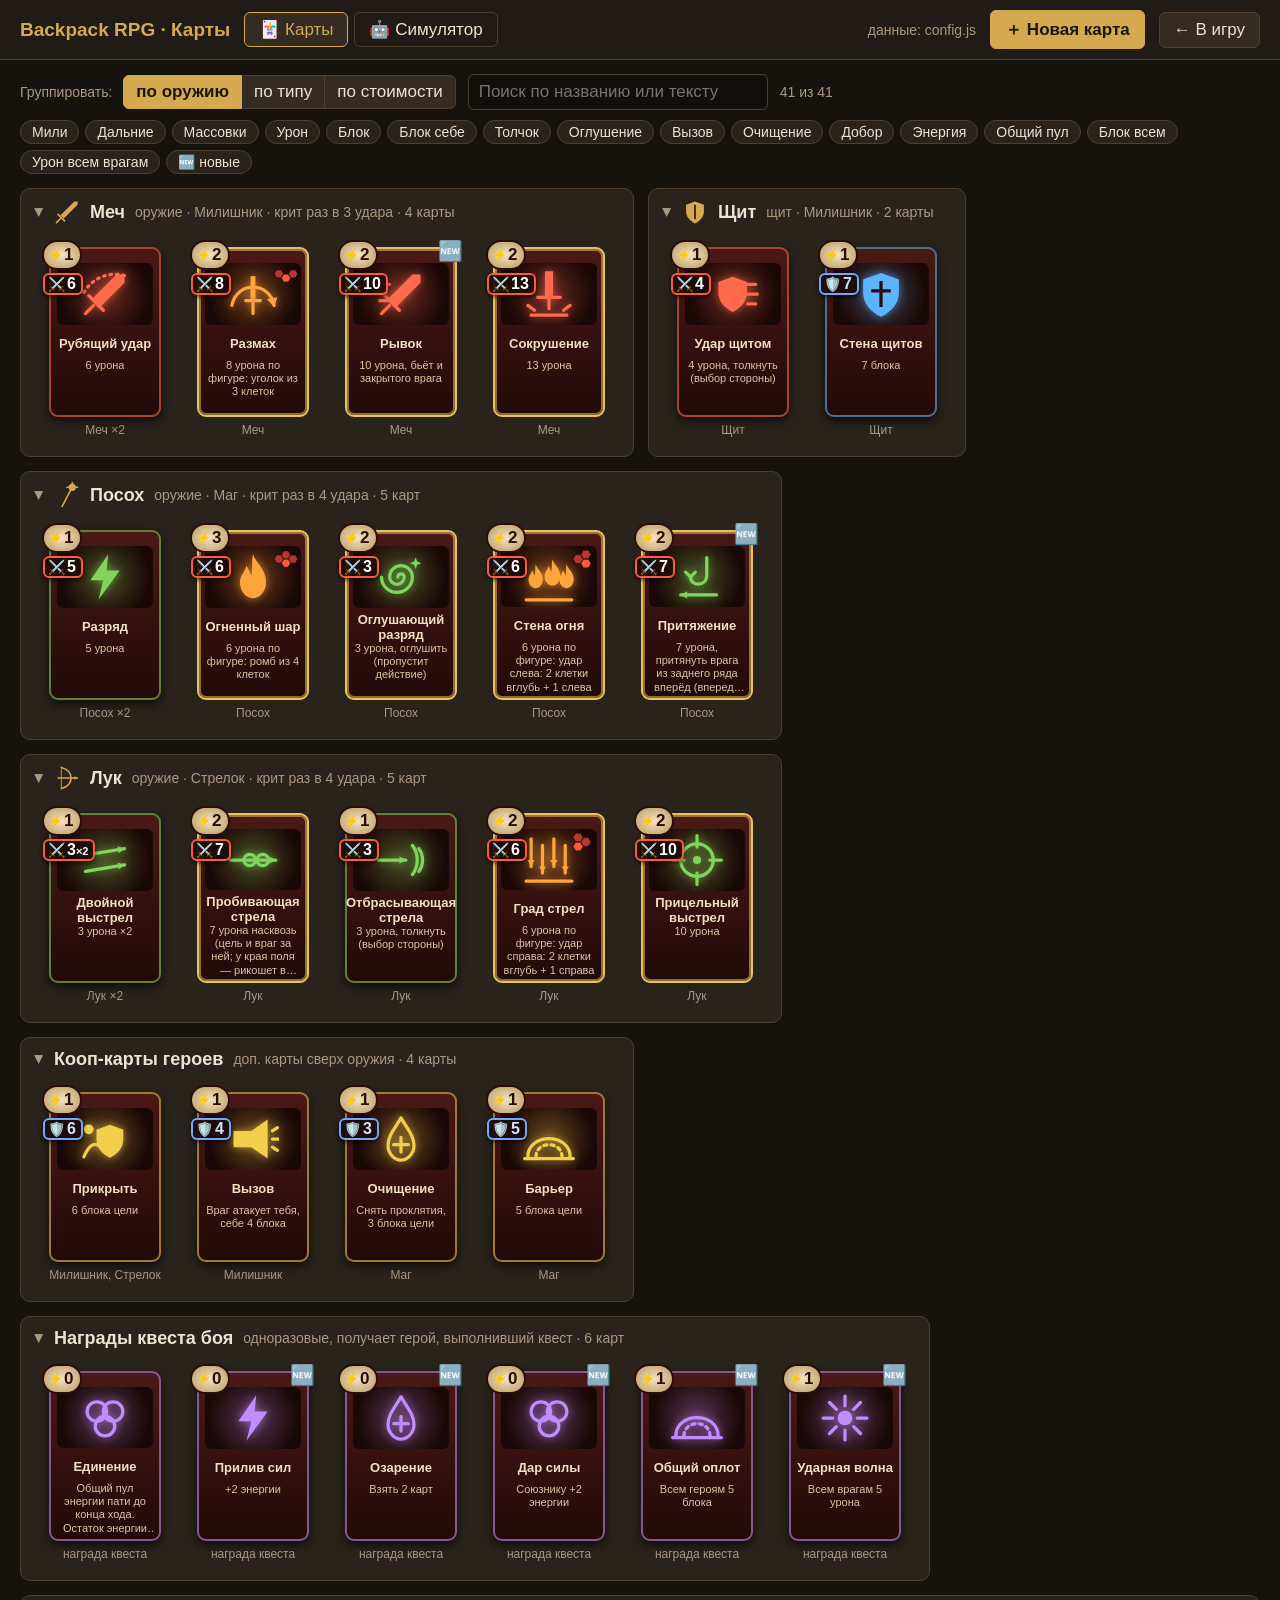
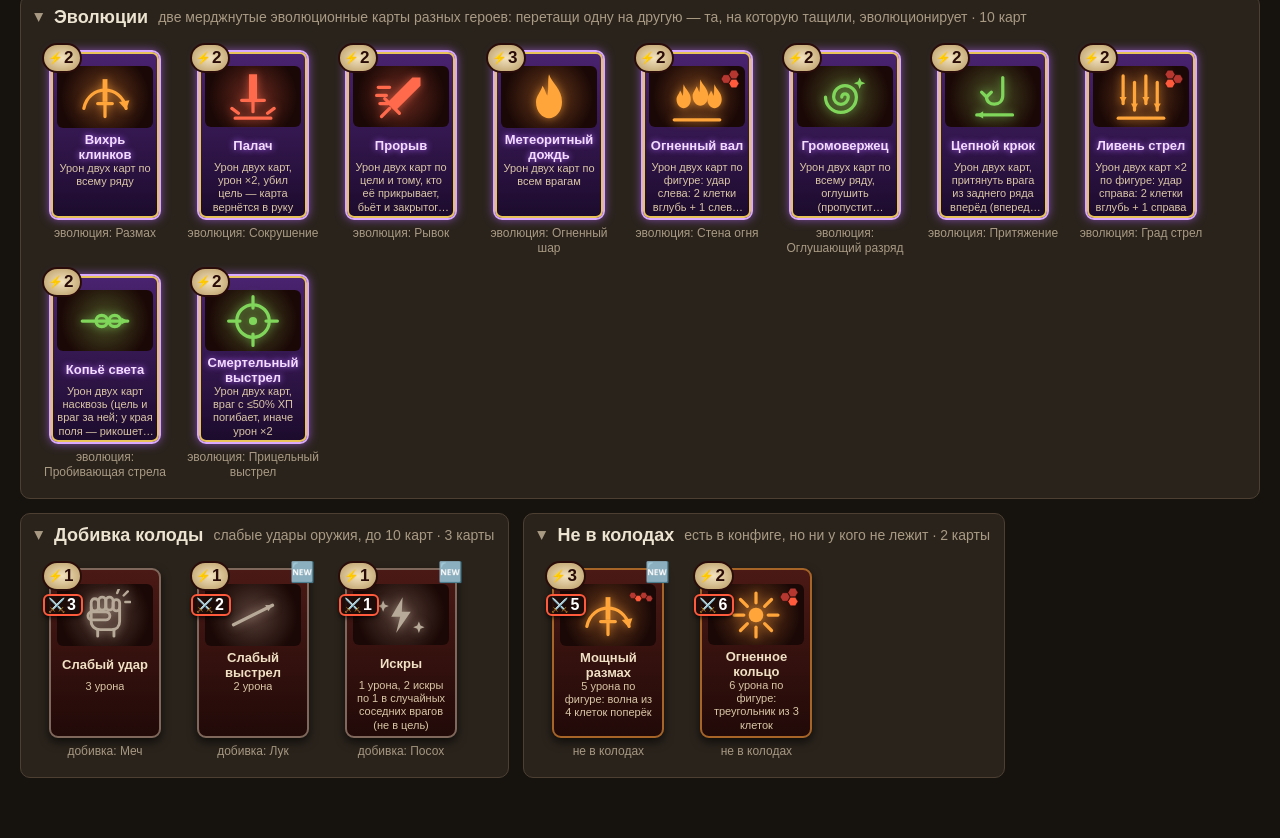
==== cards.html @ 1acec1af "merge-3: эволюция карт, подкрепления врагов, массовок 4 (Рывок и Притяжение), новые фигуры «удар спр" ====
<!doctype html>
<html lang="ru">
<head>
  <meta charset="utf-8">
  <meta name="viewport" content="width=device-width, initial-scale=1">
  <title>Backpack RPG — карты</title>
  <link rel="stylesheet" href="css/style.css">
  <link rel="stylesheet" href="css/catalog.css">
</head>
<body class="catalog">
  <div id="app"></div>

  <!-- Те же данные и правила, что в игре: каталог всегда показывает текущий config.js -->
  <!-- Версия (ветка) игры: отдельные настройки для каждой ссылки -->
  <script src="js/version.js"></script>
  <script src="config.js"></script>
  <script src="js/hex.js"></script>
  <script src="js/icons.js"></script>
  <script src="js/cards.js"></script>
  <script src="js/gifts.js"></script>
  <script src="js/evolve.js"></script>
  <script src="js/reinforce.js"></script>
  <script src="js/weak.js"></script>
  <script src="js/deck.js"></script>
  <script src="js/engine.js"></script>
  <script src="js/quests.js"></script>
  <!-- Боты (общий код с tools/balance-sim.js) -->
  <script src="js/sim.js"></script>
  <!-- Страница каталога -->
  <script src="js/catalog.js"></script>
  <script src="js/catalog-sim.js"></script>
  <script>BP.Catalog.init();</script>
</body>
</html>
---- css/style.css ----
:root {
  --bg: #16130f;
  --bg2: #201b16;
  --panel: #2a231c;
  --panel2: #342b22;
  --line: #4d4033;
  --text: #ece3d0;
  --muted: #a99a83;
  --gold: #d4a94f;
  --red: #b5372f;
  --red-dark: #5a1d19;
  --blue: #5d8fc9;
  --green: #6fae5a;
  --purple: #9a72c9;
  --card: #efe5cc;
  --card-text: #2a2118;
  --hw: 150px; /* ширина хекса — задаётся из JS */
}

* { box-sizing: border-box; }
html, body, #app { margin: 0; height: 100%; background: var(--bg); color: var(--text);
  font-family: "Segoe UI", "PT Sans", Roboto, Arial, sans-serif; font-size: 17px; }
body { overflow: hidden; user-select: none; }
button { font: inherit; cursor: pointer; border: 1px solid var(--line); background: var(--panel2); color: var(--text);
  padding: 8px 16px; border-radius: 6px; }
button:hover:not(:disabled) { border-color: var(--gold); }
button:disabled { opacity: .45; cursor: default; }
button.primary { background: var(--gold); color: #1c150c; border-color: var(--gold); font-weight: 700; }
button.danger { background: var(--red-dark); border-color: var(--red); }
input, select, textarea { font: inherit; background: #110e0b; color: var(--text); border: 1px solid var(--line); border-radius: 6px; padding: 7px 10px; }
textarea { font-family: Consolas, "Roboto Mono", monospace; font-size: 13px; }
.muted { color: var(--muted); }
.small { font-size: 14px; }
.row { display: flex; gap: 10px; align-items: center; }
.grow { flex: 1; }
h1, h2, h3 { margin: 0 0 10px; font-weight: 700; letter-spacing: .3px; }

/* ---------- Меню и лобби ---------- */
.screen-center { height: 100%; display: flex; align-items: center; justify-content: center; }
.box { background: var(--panel); border: 1px solid var(--line); border-radius: 12px; padding: 28px 34px; min-width: 560px; }
.box h1 { font-size: 30px; color: var(--gold); }
.menu-block { margin-top: 18px; display: flex; flex-direction: column; gap: 12px; }
.code-big { font-size: 44px; letter-spacing: 8px; color: var(--gold); font-weight: 800; }
.lobby-heroes { display: grid; grid-template-columns: repeat(3, 1fr); gap: 14px; margin: 16px 0; }
.lobby-hero { background: var(--panel2); border: 1px solid var(--line); border-radius: 10px; padding: 14px; }
.lobby-hero .owner { margin: 8px 0; min-height: 24px; }
.warn { background: #4a3413; border: 1px solid var(--gold); padding: 8px 12px; border-radius: 8px; font-size: 14px; }

/* ---------- Игровой экран ---------- */
.game { display: grid; grid-template-rows: auto 1fr auto; grid-template-columns: 1fr; height: 100%;
  background: radial-gradient(ellipse at 50% 30%, #3a1714 0%, #1c0e0b 55%, #110907 100%); }
.game > .board { grid-row: 2; grid-column: 1; }
.game.with-log { grid-template-columns: 1fr 330px; }
.topbar { grid-row: 1; grid-column: 1 / -1; display: flex; gap: 12px; align-items: center; padding: 8px 14px; background: #1a0e0bdd; border-bottom: 1px solid #4a2620; min-height: 54px; }
.topbar .title { font-weight: 700; color: var(--gold); }
.chip { padding: 4px 10px; border-radius: 14px; background: var(--panel2); border: 1px solid var(--line); font-size: 15px; white-space: nowrap; }
.chip[data-tip] { cursor: help; }
.chip.quest { border-color: var(--purple); max-width: 360px; overflow: hidden; text-overflow: ellipsis; }
.chip.quest.done { color: var(--green); border-color: var(--green); }
.chip.pool { border-color: var(--blue); color: #bcd6f5; }
.chip.enemy-line { border-color: var(--red); color: #ffc1b6; max-width: 520px; overflow: hidden; text-overflow: ellipsis; }
.ready-list .chip.ok { border-color: var(--green); color: var(--green); }

/* цвета коридоров (тест «Цели врагов: A») */
:root { --lane0: #b8613f; --lane1: #8c9a46; --lane2: #5b85bd; }

.board { position: relative; overflow: hidden; display: flex; flex-direction: column; align-items: center; justify-content: center; padding: 46px 0 20px; }
/* Панель подсказок по ситуации — нижний левый угол поля */
.board-hint { position: absolute; left: 14px; bottom: 14px; max-width: min(330px, calc(50vw - 375px)); min-width: 180px; box-sizing: border-box; background: #000a; border: 1px solid #a0663a88;
  color: #e9d8b4; padding: 8px 12px; border-radius: 8px; font-size: 14px; line-height: 1.35; z-index: 20; display: none; pointer-events: none; }
.board-hint b { display: block; font-size: 11px; text-transform: uppercase; letter-spacing: 1px; color: var(--gold); margin-bottom: 3px; }
.board-hint div::before { content: "• "; color: var(--gold); }
@media (max-height: 860px) { .board-hint { font-size: 12px; padding: 6px 10px; min-width: 170px; } }
.board-side { position: absolute; right: 18px; bottom: 16px; display: flex; flex-direction: column; gap: 8px; width: 170px; z-index: 5; }
.field { position: relative; flex-shrink: 0; }
.hex { position: absolute; width: var(--hw); height: calc(var(--hw) * 0.866);
  clip-path: polygon(25% 0, 75% 0, 100% 50%, 75% 100%, 25% 100%, 0 50%); background: #4a2a22; display: flex;
  align-items: center; justify-content: center; text-align: center; }
.hex.lane0 { background: color-mix(in srgb, var(--lane0) 60%, #1a0d0a); }
.hex.lane1 { background: color-mix(in srgb, var(--lane1) 60%, #1a0d0a); }
.hex.lane2 { background: color-mix(in srgb, var(--lane2) 60%, #1a0d0a); }
.hex .inner { position: absolute; inset: 4px; clip-path: inherit; background: #2a1814; display: flex; flex-direction: column; align-items: center; justify-content: center; padding: 4% 17%; text-align: center; }
.hex.row0 .inner { background: #321c16; }
.hex.enemy .inner { background: linear-gradient(#5a1f1a, #3a1310); }
.hex.enemy.acting .inner { background: linear-gradient(#a0352a, #6a1d16); }
.hex.valid { background: var(--gold); }
.hex.hover { background: #fff2c2; }
.hex.aoe { background: #ff3b24 !important; }
.hex.aoe .inner { box-shadow: inset 0 0 0 999px #ff2a1433; }
.hex.aoe.zone { background: #f2a51a !important; }
.hex .etype { font-size: 11px; color: #d9b8a0; text-transform: uppercase; letter-spacing: 1px; }
.hex .ename { font-weight: 700; font-size: 15px; line-height: 1.1; }
.hex .ehp { font-size: 14px; margin-top: 2px; }
.hex .eblock { color: #9cc4f0; }
.hex .intent { margin-top: 4px; font-size: 13px; background: rgba(0,0,0,.55); padding: 2px 6px; border-radius: 6px; line-height: 1.25; }
.hex .intent.atk { color: #ffb4a6; }
.hex .intent.curse { color: #d6b0f5; }
.hex .intent.def { color: #a9cdf5; }
.hex .intent.stun { color: #e8d36a; }
.hex .intent.covered { color: #9a8a7a; }
.hex .badges { font-size: 11px; color: #e8d36a; min-height: 13px; margin-top: 2px; }
.hex .preview { position: absolute; top: 12%; font-size: 30px; font-weight: 800; color: #ffd36b; text-shadow: 0 0 6px #000, 0 0 2px #000; pointer-events: none; }
.hex .preview.crit { color: #ff6b4a; }
.hex .rowlabel { position: absolute; bottom: 12%; font-size: 12px; color: #7a5a4a; }
.bar { width: 80%; height: 8px; background: #111; border-radius: 4px; overflow: hidden; margin: 3px auto; position: relative; }
.bar > i { display: block; height: 100%; background: var(--red); }
.bar.hp > i { background: linear-gradient(#c43a2c, #8a1f17); }
.bar.hp { height: 14px; width: 100%; margin: 3px 0; border-radius: 3px; }
.bar.hp > span { position: absolute; inset: 0; font-size: 11px; line-height: 14px; text-align: center; font-weight: 700; text-shadow: 0 0 3px #000; }

.dirpick { position: absolute; z-index: 30; pointer-events: none; }
.dirpick button { position: absolute; width: 54px; height: 54px; margin: -27px 0 0 -27px; border-radius: 50%; font-size: 26px; padding: 0;
  background: var(--gold); color: #1c150c; pointer-events: auto; border: 2px solid #1c150c; }
.dirpick .hint { position: absolute; transform: translate(-50%, 0); white-space: nowrap; background: #000d; border: 1px solid var(--gold); padding: 6px 12px; border-radius: 8px; pointer-events: auto; font-size: 17px; }
.dirpick .hint button { position: static; width: auto; height: auto; margin: 0 0 0 10px; border-radius: 6px; font-size: 15px; padding: 3px 10px; background: var(--panel2); color: var(--text); border: 1px solid var(--line); }

/* фишки героев под полем */
.heroes { display: flex; gap: 14px; margin-top: 16px; flex-shrink: 0; justify-content: space-between; padding: 0 7px; }
.hero.token { display: flex; gap: 8px; align-items: center; background: #24120fdd; border: 2px solid #5a3026; border-top-width: 5px; border-radius: 10px; padding: 6px 10px; position: relative; }
.hero.token.lane0, .hsec.lane0 { border-top-color: var(--lane0); }
.hero.token.lane1, .hsec.lane1 { border-top-color: var(--lane1); }
.hero.token.lane2, .hsec.lane2 { border-top-color: var(--lane2); }
.hero.token.active { box-shadow: 0 0 0 2px #d4a94f88; }
.hero.dead, .hsec.dead { opacity: .45; }
.hero.token.targeted { box-shadow: 0 0 18px #ff3b24; border-color: #ff3b24; }
.hero.valid, .hsec.valid { border-color: var(--gold) !important; background: #3b2a17; }
.hero.hover, .hsec.hover { background: #57401f; }
.portrait { width: 52px; height: 52px; flex-shrink: 0; border-radius: 8px; background: linear-gradient(#4a2a22, #241210); border: 2px solid #8a5a3a; color: #e8d6b5; padding: 4px; }
.portrait.sm { width: 40px; height: 40px; padding: 3px; }
.portrait svg { width: 100%; height: 100%; display: block; }
.tinfo { flex: 1; min-width: 0; }
.hero .hname { font-weight: 800; font-size: 16px; display: flex; justify-content: space-between; }
.hero .stats { display: flex; gap: 8px; flex-wrap: wrap; font-size: 14px; }
.hero .incoming { color: #ff8a73; font-weight: 700; }
.hero .debuff { color: #c8a2f0; font-size: 12px; }
.readytag { font-size: 13px; }

/* руки всех героев внизу */
.handbar { grid-row: 3; grid-column: 1; display: grid; grid-template-columns: repeat(3, 1fr); gap: 10px; padding: 8px 10px 10px; height: 248px;
  background: linear-gradient(#1a0c0a00, #0d0605 30%); }
.hsec { border: 2px solid #3f221c; border-top-width: 5px; border-radius: 10px; background: #1d0e0bcc; padding: 6px 8px; display: flex; flex-direction: column; min-width: 0; }
.hsec.mine { border-color: #6a3a2a; }
.hsec.active { border-color: #a07a3a; }
.hsec-head { display: flex; gap: 8px; align-items: center; }
.hsec-head .bar.hp { width: 120px; flex-shrink: 0; }
.hs-name { display: flex; flex-direction: column; line-height: 1.1; min-width: 0; flex: 1; }
.hs-name b { font-size: 16px; }
.pips { display: flex; gap: 3px; }
.pips i { width: 14px; height: 14px; border-radius: 50%; border: 2px solid #c9a35a; background: #2a1a10; }
.pips i.on { background: radial-gradient(#ffe9a0, #d49a2a); box-shadow: 0 0 6px #d4a94f; }
.hsec .pool { color: #bcd6f5; font-weight: 700; font-size: 14px; }
.pile { font-size: 12px; color: var(--muted); white-space: nowrap; }
.hand { display: flex; align-items: flex-end; flex: 1; padding-top: 6px; padding-left: 6px; }

.card { width: 112px; height: 170px; flex-shrink: 0; background: linear-gradient(#4a1915, #210a08); color: #f0e0c4; border-radius: 9px; padding: 6px 6px 5px; position: relative;
  border: 2px solid #7a3a2c; box-shadow: 0 4px 10px #000a; cursor: grab; display: flex; flex-direction: column; align-items: center; transition: transform .08s; }
.card { transform-origin: 50% 100%; transition: transform .12s, translate .12s; border-color: color-mix(in srgb, var(--kc, #7a3a2c) 55%, #3a1510); }
/* Рука как в Hearthstone: наведённая карта выезжает вверх и увеличивается поверх соседних */
.card:hover { transform: translateY(-44px) scale(1.2); z-index: 20; }
.card.selected { border-color: var(--gold); transform: translateY(-30px) scale(1.08); box-shadow: 0 0 16px var(--gold); z-index: 19; }
.card.selected:hover { transform: translateY(-44px) scale(1.2); }
/* при наложении соседи чуть раздвигаются */
.hand.overlap .card:hover ~ .card { translate: 22px 0; }
.hand.overlap .card:has(~ .card:hover) { translate: -22px 0; }
.card.unaffordable { filter: grayscale(.9) brightness(.7); cursor: not-allowed; }
.card.readonly { cursor: default; }
.card.valid { border-color: var(--gold); box-shadow: 0 0 12px var(--gold); }
.card.hover { border-color: #fff2c2; }
.card .cost { position: absolute; top: -9px; left: -9px; min-width: 30px; height: 30px; padding: 0 7px 0 4px; border-radius: 15px; background: radial-gradient(#f3e3c0, #b99a62); color: #2a0d0a;
  font-weight: 800; font-size: 17px; display: flex; align-items: center; justify-content: center; gap: 1px; border: 2px solid #2a0d0a; z-index: 3; box-sizing: border-box; }
.card .cost i { font-style: normal; font-size: 12px; filter: saturate(1.4); }
/* Под стоимостью — урон и блок карты (19.10) */
.card .cstats { position: absolute; top: 24px; left: -8px; display: flex; flex-direction: column; gap: 3px; z-index: 3; }
.card .cstats .st { display: flex; align-items: center; gap: 2px; padding: 0 5px 0 3px; height: 22px; border-radius: 6px; font-size: 14px;
  background: #1d0b09ee; border: 2px solid; box-shadow: 0 2px 4px #000a; }
.card .cstats .st b { font-size: 16px; font-weight: 900; color: #fff; }
.card .cstats .st b small { font-size: 11px; }
.card .cstats .st.atk { border-color: #ff5a3c; }
.card .cstats .st.blk { border-color: #6fa8ff; }
.card .cstats .st.blk b { color: #cfe2ff; }
.card .cart { width: 100%; height: 62px; display: flex; align-items: center; justify-content: center; color: var(--kc, #e8d6b5); position: relative;
  background: radial-gradient(circle, color-mix(in srgb, var(--kc, #6a2a22) 32%, #2a0d0a) 0%, #1a0806 78%); border-radius: 6px; margin-top: 8px; }
.card .cart .icon { filter: drop-shadow(0 0 4px color-mix(in srgb, var(--kc, #000) 60%, transparent)); }
.card .cart .icon { height: 52px; width: 52px; }
.card .cart .shape-mini { position: absolute; right: 3px; top: 3px; height: 20px; width: 24px; }
.card .cname { font-weight: 800; font-size: 13px; text-align: center; line-height: 1.1; margin-top: 5px; min-height: 29px; display: flex; align-items: center; }
.card .ctext { font-size: 11px; line-height: 1.2; text-align: center; color: #d9c6a6; overflow: hidden; display: -webkit-box; -webkit-line-clamp: 3; -webkit-box-orient: vertical; }
.card .crit { position: absolute; left: 2px; bottom: 2px; font-size: 11px; background: #2a0d0aee; border: 1px solid #a05a3a; border-radius: 7px; padding: 0 4px; z-index: 2; color: #f0c08a; white-space: nowrap; }
.card .crit.on { background: #ff5a2a; color: #fff; border-color: #fff2c2; font-weight: 800; box-shadow: 0 0 8px #ff5a2a; }
/* мердж «дар»: фон карты в цвет дара; поднятая/выбранная карта светится им */
.card.gifted { background: linear-gradient(color-mix(in srgb, var(--gc) 38%, #4a1915), color-mix(in srgb, var(--gc) 14%, #210a08)); }
.card.gifted.ghost, .card.gifted.selected { box-shadow: 0 0 22px 6px var(--gc); border-color: var(--gc); }
.card .cgift { position: absolute; bottom: 4px; left: 6px; font-size: 10px; color: #e8cf8a; opacity: .85; white-space: nowrap; }
.card .cbig { position: absolute; right: 2px; bottom: 0; font-size: 26px; font-weight: 900; line-height: 1; z-index: 2;
  color: #fff; -webkit-text-stroke: 1px #1d0b09; text-shadow: 0 2px 4px #000c; }
.card .cbig small { font-size: 15px; }
.card .cbig.blk { color: #9cc4ff; }
.card .cbadges { display: flex; flex-wrap: wrap; justify-content: center; gap: 2px; margin: 1px -3px 2px; }
.card .cbadge { display: inline-flex; align-items: center; gap: 1px; padding: 0 3px; border-radius: 7px; font-size: 10px; line-height: 16px;
  background: color-mix(in srgb, var(--bc) 70%, #1d0b09); border: 1px solid color-mix(in srgb, var(--bc) 60%, #fff); color: #fff; white-space: nowrap; }
.card .cbadge b { font-size: 12px; font-weight: 900; }
.card .cbadges + .ctext { -webkit-line-clamp: 1; font-size: 10px; }
.card:has(.cbadges) .cname { min-height: 0; justify-content: center; }
.card .cmerged { position: absolute; bottom: 4px; right: 6px; color: #d6b0f5; font-weight: 800; }
.card .play-btn { position: absolute; bottom: 6px; left: 6px; right: 6px; padding: 4px; font-size: 13px; }
.card.test { border-color: #9a72c9; }
/* Режим общей колоды: чья карта */
.card .cowner { position: absolute; top: -2px; left: 24px; right: 6px; height: 15px; border-radius: 0 0 6px 6px; font-size: 10px; font-weight: 800;
  text-align: center; line-height: 15px; color: #1a0c08; overflow: hidden; white-space: nowrap; text-overflow: ellipsis; z-index: 1; }
.card .cowner.shared { background: #3fc4b2; }
.card .cowner.hc0, .portrait.hc0 { --hcol: var(--lane0); } .card .cowner.hc1, .portrait.hc1 { --hcol: var(--lane1); } .card .cowner.hc2, .portrait.hc2 { --hcol: var(--lane2); }
.card .cowner[class*="hc"] { background: var(--hcol); }
.card.is-shared { border-color: #3fc4b2; }
.hsec:nth-child(1) .card.is-own { border-color: var(--lane0); }
.hsec:nth-child(2) .card.is-own { border-color: var(--lane1); }
.hsec:nth-child(3) .card.is-own { border-color: var(--lane2); }
/* Стоимость мерджа — фиолетовый ромб на месте обычной стоимости карты союзника, пульсирует */
.card .mcost { position: absolute; top: -10px; left: -10px; width: 30px; height: 30px; transform: rotate(45deg); background: linear-gradient(135deg, #d9a6ff, #8a3fd6);
  border: 2px solid #2a0d3a; z-index: 3; display: flex; align-items: center; justify-content: center; box-shadow: 0 0 10px #b46cff; animation: mcostGlow 1.1s ease-in-out infinite alternate; }
@keyframes mcostGlow { from { box-shadow: 0 0 4px 1px #b46cff; filter: brightness(1); } to { box-shadow: 0 0 18px 6px #c98bff; filter: brightness(1.25); } }
.card .mcost span { transform: rotate(-45deg); font-weight: 900; font-size: 16px; color: #fff; text-shadow: 0 1px 2px #000; }
.card .mcost.no { filter: grayscale(.8) brightness(.7); box-shadow: none; animation: none; }
/* Значки оружия и щита у героя */
.wicons { display: inline-flex; gap: 3px; vertical-align: middle; }
.wicon { width: 20px; height: 20px; display: inline-block; color: #e8c98a; border-radius: 4px; background: #2a1510; padding: 2px; }
.wicon.shield { color: #9cc8ff; }
.wicon svg { width: 100%; height: 100%; display: block; }
.portrait[class*="hc"] { color: var(--hcol); border-color: var(--hcol); }
.chip.shared { border-color: #3fc4b2; color: #9ff0e2; }
.readybtn { font-size: 22px; padding: 16px 10px; }

.ghost { position: fixed; z-index: 100; pointer-events: none; transform: translate(24px, -105%) rotate(4deg); transform-origin: left bottom; opacity: .9; }
svg.arrow { position: fixed; inset: 0; width: 100%; height: 100%; pointer-events: none; z-index: 90; }

/* эффекты: стрелки намерений, цифры урона, тряска, тултипы */
svg.intent-arrows { position: fixed; inset: 0; width: 100%; height: 100%; pointer-events: none; z-index: 60; }
.fx-layer { position: fixed; inset: 0; pointer-events: none; z-index: 150; }
.dmg-num { position: absolute; transform: translate(-50%, -50%); display: flex; flex-direction: column; align-items: center; font-weight: 900;
  animation: dmgfloat 1.4s ease-out forwards; text-shadow: 0 0 4px #000, 0 2px 0 #000, 0 0 12px #000; }
.dmg-num .n { font-size: 54px; color: #ff4a3a; line-height: 1; }
.dmg-num .nrow { display: flex; align-items: center; gap: 4px; }
.dmg-num .src { font-size: 30px; line-height: 1; filter: drop-shadow(0 2px 3px #000); }
.dmg-num.hero .n { color: #ff2a2a; }
.dmg-num.crit .n { font-size: 72px; color: #ffb02a; }
.dmg-num .critword { font-size: 22px; color: #fff2c2; letter-spacing: 2px; }
.dmg-num .b { font-size: 22px; color: #9cc4f0; }
.dmg-num.blocked-only .n { color: #9cc4f0; font-size: 38px; }
@keyframes dmgfloat { 0% { transform: translate(-50%, -30%) scale(.4); opacity: 0; } 12% { transform: translate(-50%, -60%) scale(1.25); opacity: 1; }
  25% { transform: translate(-50%, -60%) scale(1); } 100% { transform: translate(-50%, -160%) scale(1); opacity: 0; } }
.shake { animation: shake .45s linear; }
@keyframes shake { 0%,100% { translate: 0 0; filter: none; } 10% { translate: -9px 2px; filter: brightness(2) saturate(2); } 25% { translate: 8px -2px; }
  40% { translate: -6px 1px; filter: brightness(1.4); } 55% { translate: 5px 0; } 70% { translate: -3px 0; } 85% { translate: 2px 0; } }
.tip { position: fixed; z-index: 400; display: none; max-width: 340px; background: #120807b8; border: 1px solid #a0663a; backdrop-filter: blur(1px); border-radius: 8px; padding: 10px 12px;
  font-size: 14px; line-height: 1.35; pointer-events: none; box-shadow: 0 6px 20px #000c; }
.tip .tip-title { font-weight: 800; font-size: 16px; color: var(--gold); margin-bottom: 4px; }
.tip .tip-cost { color: #f0e0c4; font-size: 14px; }
.tip .tip-tags { font-size: 12px; color: var(--muted); margin-bottom: 4px; }
.tip .tip-sec { margin-top: 8px; font-size: 12px; text-transform: uppercase; letter-spacing: 1px; color: var(--muted); }
.tip .tip-note { margin-top: 6px; color: #e3cfa8; font-size: 13px; }
.tip .tip-note.row { display: flex; gap: 8px; align-items: center; }
.tip .tip-note .shape-mini { width: 54px; height: 44px; flex-shrink: 0; }
.tip .good { color: #a8e08a; }
.tip .bad { color: #ff9f8a; }
.tip ol.tip-actions { margin: 4px 0 0; padding-left: 20px; }
.tip ol.tip-actions li.cur { color: #ffb4a6; font-weight: 700; }

.logpanel { grid-row: 2 / 4; grid-column: 2; background: var(--bg2); border-left: 1px solid var(--line); display: flex; flex-direction: column; min-height: 0; }
.logpanel .entries { flex: 1; overflow-y: auto; padding: 8px 12px; font-size: 14px; }
.logpanel .entry { padding: 4px 0; border-bottom: 1px solid #2c251e; }
.logpanel .entry .who { color: var(--gold); font-weight: 700; }
.logpanel .entry .det { color: var(--muted); }
.logpanel .head { padding: 10px 12px; border-bottom: 1px solid var(--line); display: flex; gap: 6px; flex-wrap: wrap; }

.modal-back { position: fixed; inset: 0; background: #000a; z-index: 200; display: flex; align-items: center; justify-content: center; }
.modal { background: var(--panel); border: 1px solid var(--gold); border-radius: 12px; padding: 22px 26px; max-width: 1100px; width: 90vw; max-height: 90vh; overflow: auto; }
.modal table { border-collapse: collapse; width: 100%; margin: 10px 0; }
.modal td, .modal th { border-bottom: 1px solid var(--line); padding: 6px 10px; text-align: left; }
.settings-grid { display: grid; grid-template-columns: 1fr 1fr; gap: 10px 24px; margin: 12px 0; }
/* Настройки: группы с цветом, подсказки «i» */
.modal.settings { max-width: 1100px; width: 94vw; }
.set-groups { display: grid; grid-template-columns: 1fr 1fr; gap: 12px; margin: 12px 0; }
.set-group { border: 1px solid color-mix(in srgb, var(--gc) 55%, #000); border-left: 6px solid var(--gc); border-radius: 8px; padding: 8px 12px 10px;
  background: color-mix(in srgb, var(--gc) 9%, #1d1712); }
.set-group h3 { margin: 0 0 6px; color: var(--gc); font-size: 17px; }
.set-items { display: flex; flex-direction: column; gap: 6px; }
.set-item label { display: flex; justify-content: space-between; gap: 10px; align-items: center; }
.set-item input[type=number] { width: 90px; }
.set-label { display: inline-flex; align-items: center; gap: 6px; }
.info { width: 20px; height: 20px; padding: 0; border-radius: 50%; font: italic 700 13px Georgia, serif; line-height: 18px; text-align: center;
  background: color-mix(in srgb, var(--gc) 35%, #1d1712); border-color: var(--gc); color: #fff; position: relative; flex-shrink: 0; }
.set-help { margin: 4px 0 2px; padding: 6px 10px; border-left: 3px solid var(--gc); background: #0e0b0899; font-size: 13px; line-height: 1.35; color: #d9ccb4; }
.settings-grid label { display: flex; justify-content: space-between; gap: 10px; align-items: center; }
.settings-grid input[type=number] { width: 90px; }

.toasts { position: fixed; top: 70px; left: 50%; transform: translateX(-50%); z-index: 300; display: flex; flex-direction: column; gap: 8px; align-items: center; pointer-events: none; }
.toast { background: #000d; border: 1px solid var(--line); padding: 10px 18px; border-radius: 8px; font-size: 17px; }
.toast.good { border-color: var(--green); color: #c8f0b8; }
.toast.bad { border-color: var(--red); color: #ffc1b6; }

/* Высокие экраны (1080p): карты крупнее */
@media (min-height: 1000px) {
  .handbar { height: 280px; }
  .card { width: 126px; height: 200px; padding: 7px 7px 6px; }
  .card .cart { height: 78px; margin-top: 10px; }
  .card .cart .icon { width: 64px; height: 64px; }
  .card .cart .shape-mini { height: 24px; width: 30px; }
  .card .cname { font-size: 14px; min-height: 32px; }
  .card .ctext { font-size: 12px; -webkit-line-clamp: 4; }
  .card .cost { min-width: 32px; height: 32px; font-size: 18px; }
  .card .cstats { top: 27px; }
  .card .cstats .st { height: 24px; } .card .cstats .st b { font-size: 18px; }
  .card .crit { font-size: 12px; }
}

/* Компактный режим для невысоких экранов (1366×768 и т.п.) */
@media (max-height: 860px) {
  .hex .inner { padding: 2% 14%; }
  .hex .intent { font-size: 11px; padding: 1px 4px; }
  .hex .ename { font-size: 13px; }
  .handbar { height: 224px; padding: 6px 8px 8px; gap: 8px; }
  .card { width: 92px; height: 138px; padding: 4px 4px; }
  .card .cart { height: 46px; margin-top: 7px; }
  .card .cart .icon { width: 40px; height: 40px; }
  .card .cname { font-size: 11px; min-height: 25px; margin-top: 3px; }
  .card .ctext { font-size: 10px; -webkit-line-clamp: 2; }
  .card .cost { min-width: 26px; height: 26px; font-size: 15px; padding: 0 5px 0 3px; }
  .card .cost i { font-size: 10px; }
  .card .cstats { top: 20px; left: -7px; gap: 2px; }
  .card .cstats .st { height: 18px; font-size: 11px; padding: 0 3px 0 2px; } .card .cstats .st b { font-size: 13px; }
  .card .cbig { font-size: 19px; bottom: -2px; }
  .card .cbig small { font-size: 12px; }
  .card .crit { font-size: 9px; padding: 0 2px; bottom: auto; top: 0; left: auto; right: 0; }
  .card .cart .shape-mini { top: auto; bottom: 18px; height: 16px; width: 20px; }
  .card .cbadge { font-size: 9px; line-height: 14px; } .card .cbadge b { font-size: 10px; }
  .card:has(.cbadges) .cname { font-size: 10px; }
  .hsec-head .bar.hp { width: 80px; }
  .hsec .pile { display: none; }
  .portrait { width: 42px; height: 42px; }
  .portrait.sm { width: 32px; height: 32px; }
  .readybtn { font-size: 18px; padding: 10px; }
  .hero.token { padding: 4px 8px; }
  .hero .hname { font-size: 14px; }
  .hero .stats { font-size: 13px; }
  .board { padding-top: 40px; }
  .heroes { margin-top: 10px; }
  .board-side { width: 150px; }
  .dmg-num .n { font-size: 44px; }
}
.portrait-warn { display: none; }
@media (max-aspect-ratio: 1/1), (max-width: 1000px) {
  .portrait-warn { display: flex; position: fixed; inset: 0; z-index: 999; background: var(--bg); align-items: center; justify-content: center; text-align: center; padding: 30px; font-size: 22px; }
}

/* Клетки фигуры за краем поля — призрачные хексы с красным ✕ */
.hex-ghost { position: absolute; width: var(--hw); height: calc(var(--hw) * 0.866); pointer-events: none; z-index: 3;
  clip-path: polygon(25% 0, 75% 0, 100% 50%, 75% 100%, 25% 100%, 0 50%); background: #ff3b24b0;
  display: flex; align-items: center; justify-content: center; }
.hex-ghost::before { content: ""; position: absolute; inset: 3px; clip-path: inherit; background: #1a0806cc; }
.hex-ghost span { position: relative; color: #ff3b24; font-weight: 900; font-size: calc(var(--hw) * 0.32); line-height: 1; text-shadow: 0 0 8px #000; }
.hex-ghost.beyond-back { align-items: flex-end; padding-bottom: 6%; }
/* Квест боя: «?» над полем. Серый — не выполнен, золотой — выполнен */
.fquest { position: absolute; top: -44px; transform: translateX(-50%); width: 40px; height: 40px; border-radius: 50%; z-index: 6;
  display: flex; align-items: center; justify-content: center; font: 900 30px/1 Georgia, serif; color: #b9b2a6; background: #2a2420;
  border: 2px solid #8a8378; box-shadow: 0 0 10px #0009; cursor: help; }
.fquest.done { color: #ffd84a; border-color: #ffd84a; background: #3a2a08; box-shadow: 0 0 16px #ffc82a; text-shadow: 0 0 6px #ff9a00; }
.card.quest-card { border-color: #ffd84a; box-shadow: 0 0 10px #ffc82a88; }
.card .qbadge { position: absolute; top: -9px; right: -7px; width: 24px; height: 24px; border-radius: 50%; background: #3a2a08; color: #ffd84a;
  border: 2px solid #ffd84a; font: 900 16px/20px Georgia, serif; text-align: center; z-index: 2; }
/* Своя карта поднята — обычная стоимость карт союзников скрыта (где можно смерджить, на её месте ромб мерджа) */
.hsec.dim-costs .card .cost { visibility: hidden; }
/* Наведение на врага: герои, которых он бьёт, мерцают и вздрагивают */
.flash-target { animation: flashTarget 2s ease-out both; }
@keyframes flashTarget {
  0%, 30%, 60% { box-shadow: 0 0 22px 4px #ff3b24; border-color: #ff3b24; }
  15%, 45%, 75% { box-shadow: 0 0 4px 0 #ff3b2444; }
  4% { translate: -5px 0; } 8% { translate: 5px 0; } 12% { translate: -3px 0; } 16% { translate: 0 0; }
  100% { box-shadow: 0 0 10px #ff3b2466; } }
.hex-ghost.beyond-back span { font-size: calc(var(--hw) * 0.22); }

/* ---------- Конец боя: короткая блокировка ввода перед итогами ---------- */
.end-block { position: fixed; inset: 0; z-index: 190; cursor: wait; background: transparent; }

/* ---------- Выбор квеста перед боем (на месте рук) ---------- */
.handbar.qpick { grid-template-rows: auto 1fr; }
.qpick-head { grid-column: 1 / -1; text-align: center; color: var(--gold); font-weight: 700; font-size: 15px; }
.qopt { position: relative; border: 2px solid #6a3a2a; border-radius: 10px; background: #1d0e0bcc; padding: 8px 10px 8px 44px; display: flex; flex-direction: column; gap: 5px; min-width: 0; overflow: hidden; transition: background .12s, border-color .12s; }
.qopt.mine { border-color: var(--gold); }
.qopt .qnum { position: absolute; left: 8px; top: 8px; width: 28px; height: 28px; border-radius: 50%; border: 2px solid var(--gold); color: var(--gold); display: flex; align-items: center; justify-content: center; font-weight: 800; }
.qopt .qtext { font-weight: 700; font-size: 15px; color: #f0e0c4; }
.qopt .qreward { border-top: 1px dashed #6a3a2a; padding-top: 4px; color: #e3cfa8; }
.qopt .qvotes { display: flex; flex-wrap: wrap; gap: 4px; margin-top: auto; }
.qopt button { align-self: flex-start; }
.qopt.roll { background: #57401f; border-color: #ffd84a; box-shadow: 0 0 18px #ffc82a88; }
.qopt.win { border-color: #ffd84a; animation: qwin .28s steps(2) infinite; }
.qopt.lose { opacity: .45; }
@keyframes qwin { 0% { background: #6a4d18; box-shadow: 0 0 22px #ffc82a; } 100% { background: #1d0e0bcc; box-shadow: none; } }

/* ---------- Окно «Колода» / «Сброс» ---------- */
.modal.deckview { max-width: 1500px; width: 94vw; display: flex; flex-direction: column; overflow: hidden; }
.deckview h2 { margin: 0; }
.dcols { display: grid; gap: 12px; margin-top: 10px; overflow-y: auto; max-height: calc(90vh - 130px); align-items: start; }
.dcol { border: 2px solid #3f221c; border-top-width: 5px; border-radius: 10px; background: #1d0e0bcc; padding: 8px; display: flex; flex-direction: column; gap: 6px; min-width: 0; }
.dcol.lane0 { border-top-color: var(--lane0); } .dcol.lane1 { border-top-color: var(--lane1); } .dcol.lane2 { border-top-color: var(--lane2); }
.dcol.shared { border-top-color: #4fc4b8; }
.dhead { display: flex; gap: 8px; align-items: center; margin-bottom: 4px; }
.portrait.shared-ico { display: flex; align-items: center; justify-content: center; font-size: 22px; color: #4fc4b8; border-color: #4fc4b8; }
.dcard { position: relative; display: flex; gap: 8px; align-items: flex-start; border: 1px solid #5a3426; border-left: 4px solid var(--kc); border-radius: 7px; padding: 5px 34px 5px 6px; background: #2a1510; }
.dcard .dcost { width: 22px; height: 22px; flex-shrink: 0; border-radius: 50%; background: #2b5a9a; color: #fff; font-weight: 800; display: flex; align-items: center; justify-content: center; font-size: 13px; }
.dcard .dart { width: 30px; height: 30px; flex-shrink: 0; color: var(--kc); }
.dcard .dart svg { width: 100%; height: 100%; display: block; }
.dcard .dname { font-weight: 700; font-size: 13px; }
.dcard .dtext { font-size: 12px; color: #d8c4a0; }
.dcard .dcount { position: absolute; right: 6px; top: 50%; transform: translateY(-50%); font-weight: 800; color: var(--gold); font-size: 16px; }
.gold { color: var(--gold); }

/* merge-3 (20.10): эволюция и подкрепления */
.card.evo { border-color: #e8c35a; box-shadow: inset 0 0 0 2px #e8c35a88; }
.card.evo-ready { border-color: #c27bff; animation: evoGlow 1.1s ease-in-out infinite alternate; }
@keyframes evoGlow { from { box-shadow: 0 0 8px 2px #a54dff, inset 0 0 0 2px #c27bff; } to { box-shadow: 0 0 22px 7px #b366ff, inset 0 0 0 2px #e2b8ff; } }
.card.evolved { background: linear-gradient(#4a2370, #1c0b2c); border-color: #d9a8ff; box-shadow: 0 0 10px #b366ff99, inset 0 0 0 2px #e8c35a; }
.card.evolved .cname { color: #f3dcff; text-shadow: 0 0 6px #b366ff; }
.evo-banner { position: absolute; transform: translate(-50%, -50%); padding: 12px 30px; border-radius: 14px; background: #2a0f40ee; border: 2px solid #d9a8ff;
  color: #f6e6ff; font-size: 34px; font-weight: 900; text-align: center; box-shadow: 0 0 40px #b366ff; animation: evoPop 1.8s ease-out forwards; pointer-events: none; z-index: 60; }
.evo-banner small { display: block; font-size: 14px; letter-spacing: 4px; color: #e8c35a; }
@keyframes evoPop { 0% { opacity: 0; transform: translate(-50%, -50%) scale(.6); } 15% { opacity: 1; transform: translate(-50%, -50%) scale(1.08); } 80% { opacity: 1; } 100% { opacity: 0; transform: translate(-50%, -60%) scale(1); } }
.hex.incoming .inner { background: repeating-linear-gradient(45deg, #5a1a1a66 0 8px, #2a0d0a66 8px 16px); }
.hex .incoming-mark { color: #ffb08a; font-weight: 800; font-size: 13px; text-align: center; }
.field .reinf { position: absolute; top: -30px; left: 0; padding: 2px 10px; border-radius: 10px; background: #3a1210dd; border: 1px solid #a0503a; color: #ffcfb0; font-size: 13px; white-space: nowrap; }
.tip-note.evo { color: #e2c2ff; }
---- css/catalog.css ----
/* Страница «Карты» (cards.html). Цвета и вид карт — из style.css. */
body.catalog { overflow: auto; user-select: text; }
body.catalog #app { height: auto; min-height: 100%; }
.cat { min-height: 100vh; }
.cat.with-drawer main { margin-right: 420px; }

.cbar { position: sticky; top: 0; z-index: 30; display: flex; align-items: center; gap: 14px; padding: 10px 20px; background: var(--bg2); border-bottom: 1px solid var(--line); }
.cbar .title { font-weight: 800; color: var(--gold); font-size: 19px; }
.cbar nav { display: flex; gap: 6px; }
.cbar .tab { padding: 6px 14px; background: transparent; }
.cbar .tab.on { background: var(--panel2); border-color: var(--gold); color: var(--gold); }
.cbar .src { display: flex; align-items: center; gap: 6px; }
.btn { display: inline-block; text-decoration: none; color: var(--text); border: 1px solid var(--line); background: var(--panel2); padding: 7px 14px; border-radius: 6px; white-space: nowrap; }
.btn:hover { border-color: var(--gold); }
.btn.primary { background: var(--gold); color: #1c150c; border-color: var(--gold); font-weight: 700; }
a { color: var(--gold); }

main { padding: 14px 20px 60px; }
.toolbar { display: flex; align-items: center; gap: 12px; flex-wrap: wrap; }
.toolbar input[type="search"] { width: 300px; }
.segs { display: flex; }
.seg { border-radius: 0; padding: 6px 12px; margin-left: -1px; }
.seg:first-child { border-radius: 6px 0 0 6px; } .seg:last-child { border-radius: 0 6px 6px 0; }
.seg.on { background: var(--gold); color: #1c150c; border-color: var(--gold); font-weight: 700; position: relative; }
.chips { display: flex; flex-wrap: wrap; gap: 6px; margin: 10px 0 4px; }
.fchip { padding: 3px 11px; border-radius: 14px; font-size: 14px; background: var(--panel); }
.fchip.on { background: #3b2a17; border-color: var(--gold); color: var(--gold); }
.fchip.clear { border-style: dashed; }
.simnote { margin: 6px 0 2px; }
.empty { padding: 40px; text-align: center; }

.groups { display: flex; flex-wrap: wrap; gap: 14px; align-items: flex-start; margin-top: 14px; }
details.group { flex: 0 1 auto; min-width: 300px; background: var(--panel); border: 1px solid var(--line); border-radius: 10px; }
details.group > summary { cursor: pointer; padding: 10px 14px; display: flex; align-items: center; gap: 10px; list-style: none; font-size: 18px; }
details.group > summary::-webkit-details-marker { display: none; }
details.group > summary::before { content: "▸"; color: var(--muted); transition: transform .1s; }
details.group[open] > summary::before { transform: rotate(90deg); }
.gicon { width: 26px; height: 26px; color: var(--gold); }
.gdot { width: 12px; height: 12px; border-radius: 50%; display: inline-block; }
.grid { display: flex; flex-wrap: wrap; gap: 18px 16px; padding: 12px 18px 18px; }

.ctile { display: flex; flex-direction: column; align-items: center; gap: 6px; cursor: pointer; width: 132px; }
.ctile .card { cursor: pointer; }
.cat .card:hover { transform: none; }
.ctile:hover .card { border-color: var(--gold); }
.ctile.open .card { border-color: var(--gold); box-shadow: 0 0 14px var(--gold); }
.ctile .card .ctext { -webkit-line-clamp: 4; }
.card .cnew { position: absolute; top: -10px; right: -8px; font-size: 20px; z-index: 3; }
.ccap { font-size: 12px; color: var(--muted); text-align: center; line-height: 1.25; }
.pill { display: inline-block; font-size: 11px; font-weight: 800; padding: 0 6px; border-radius: 8px; color: #13100c; }
.v-good { --vc: var(--green); } .v-ok { --vc: var(--gold); } .v-bad { --vc: #e0574c; }
.pill[class*="v-"] { background: var(--vc); }

/* Подробности карты — панель справа */
.drawer { position: fixed; top: 55px; right: 0; bottom: 0; width: 420px; overflow: auto; background: var(--bg2); border-left: 1px solid var(--line); padding: 18px 20px 30px; z-index: 25; }
.drawer .close { position: absolute; top: 10px; right: 12px; padding: 3px 10px; }
.drawer h3 { margin: 16px 0 6px; font-size: 16px; color: var(--gold); }
.dhead { display: flex; justify-content: center; margin-bottom: 10px; }
.ctile.big { cursor: default; width: auto; }
.ctile.big .card { transform: scale(1.25); transform-origin: 50% 0; margin-bottom: 46px; cursor: default; }
.ctile.big .ccap { display: none; }
.kv { border-collapse: collapse; width: 100%; font-size: 15px; }
.kv th { text-align: left; color: var(--muted); font-weight: 400; padding: 3px 12px 3px 0; vertical-align: top; white-space: nowrap; }
.kv td { padding: 3px 0; }
.dshape svg { width: 40px; height: 30px; vertical-align: middle; position: static; }
ul.fx { margin: 0; padding-left: 20px; font-size: 15px; }
code { background: #110e0b; padding: 1px 6px; border-radius: 4px; }

/* Симулятор */
.sim { max-width: 1200px; }
.simctl { display: flex; align-items: center; gap: 14px; flex-wrap: wrap; }
.simctl label { display: flex; align-items: center; gap: 6px; }
.prog { position: relative; height: 26px; background: var(--panel); border: 1px solid var(--line); border-radius: 6px; margin-top: 12px; overflow: hidden; }
.prog i { position: absolute; left: 0; top: 0; bottom: 0; width: 0; background: color-mix(in srgb, var(--gold) 45%, transparent); transition: width .2s; }
.prog span { position: relative; padding-left: 10px; line-height: 24px; font-size: 14px; }
.sim h3 { margin-top: 22px; color: var(--gold); }
.tiles { display: flex; gap: 12px; flex-wrap: wrap; margin-top: 10px; }
.tile { background: var(--panel); border: 1px solid var(--line); border-radius: 10px; padding: 10px 16px; min-width: 170px; display: flex; flex-direction: column; }
.tile b { font-size: 28px; color: var(--gold); }
.tile span { font-size: 14px; }
.tile em { font-style: normal; font-size: 12px; color: var(--muted); }
.tbl { border-collapse: collapse; width: 100%; font-size: 15px; }
.tbl th, .tbl td { text-align: left; padding: 5px 10px; border-bottom: 1px solid var(--line); }
.tbl th { color: var(--muted); font-weight: 600; white-space: nowrap; }
.tbl th.sortable { cursor: pointer; } .tbl th.sortable.on { color: var(--gold); }
.tbl td.bad { color: #ff8b80; font-weight: 700; }
.tbl.cards td:nth-child(5) { white-space: nowrap; }
.bar { display: inline-block; width: 120px; height: 10px; background: var(--panel2); border-radius: 5px; overflow: hidden; vertical-align: middle; margin-right: 6px; }
.bar i { display: block; height: 100%; background: var(--vc, var(--gold)); }
.sim .warn { margin: 10px 0; }

@media (max-width: 1500px) { .cat.with-drawer main { margin-right: 380px; } .drawer { width: 380px; } }
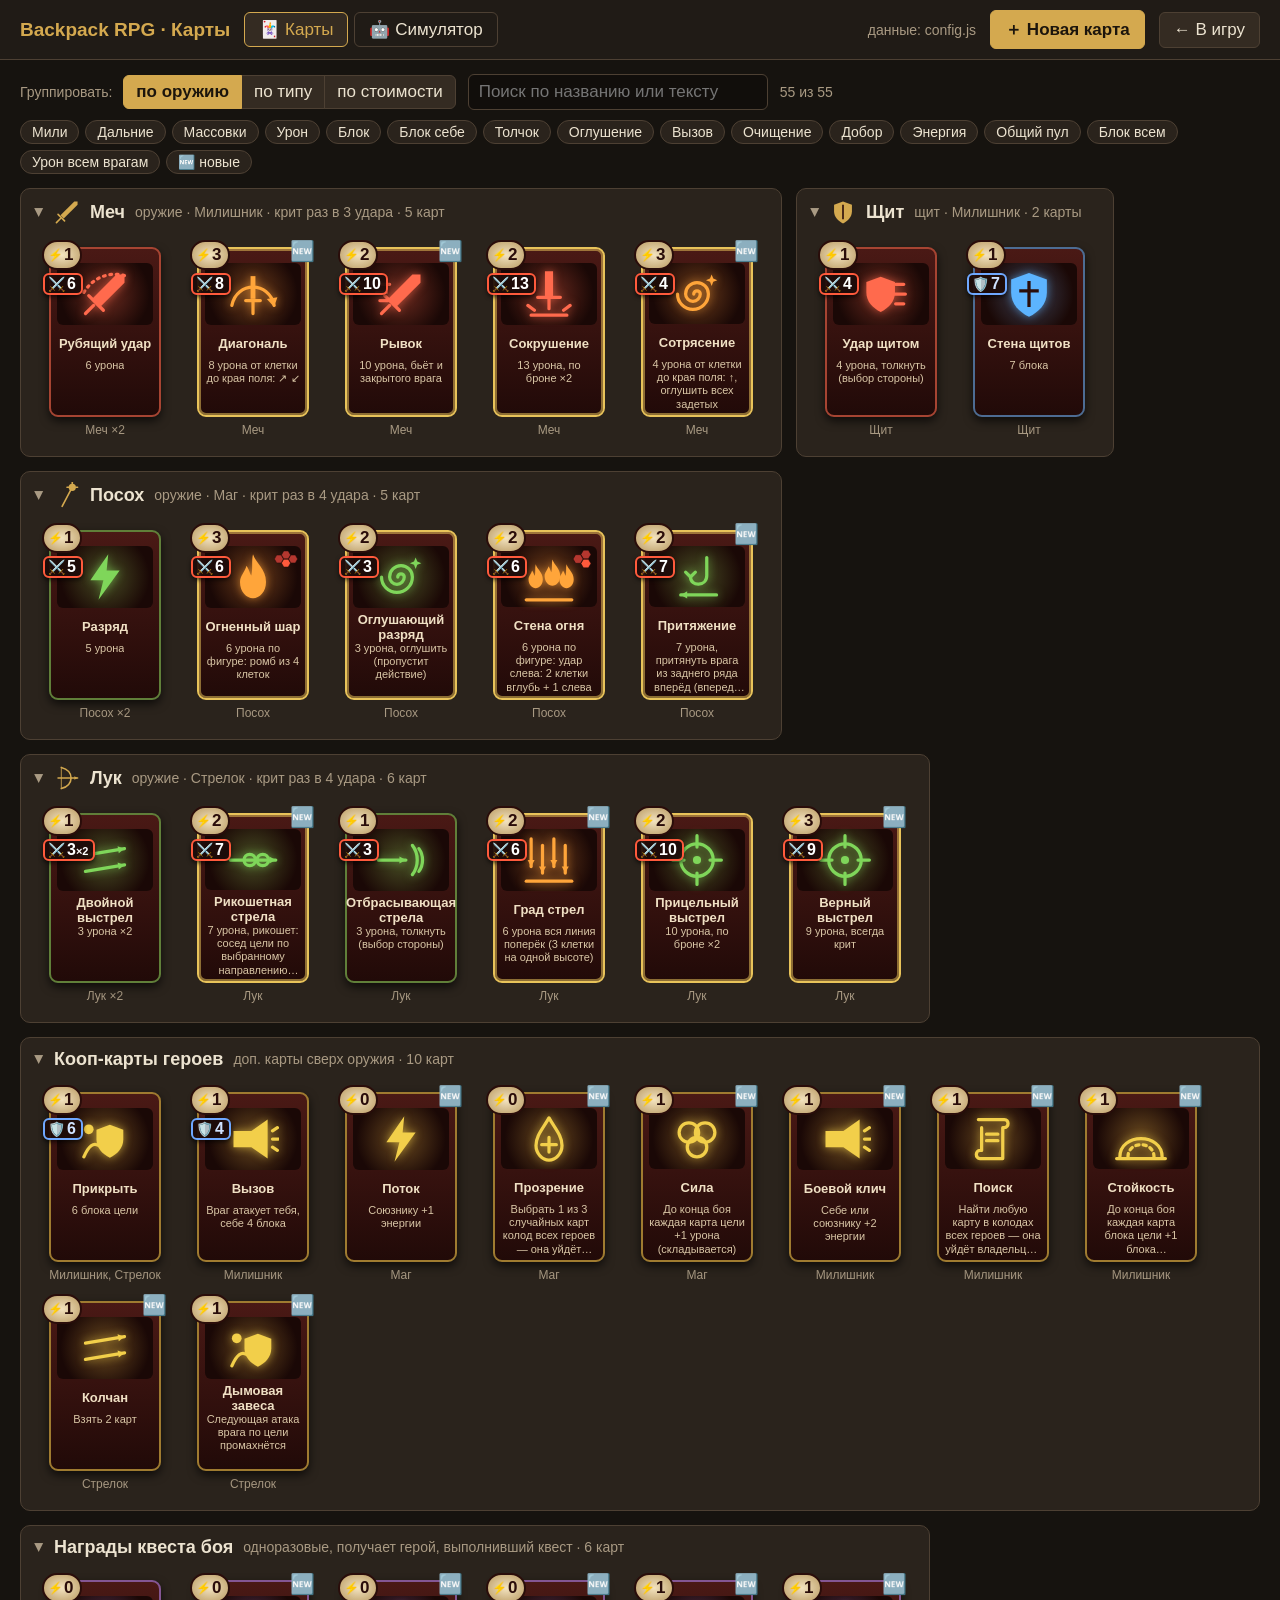
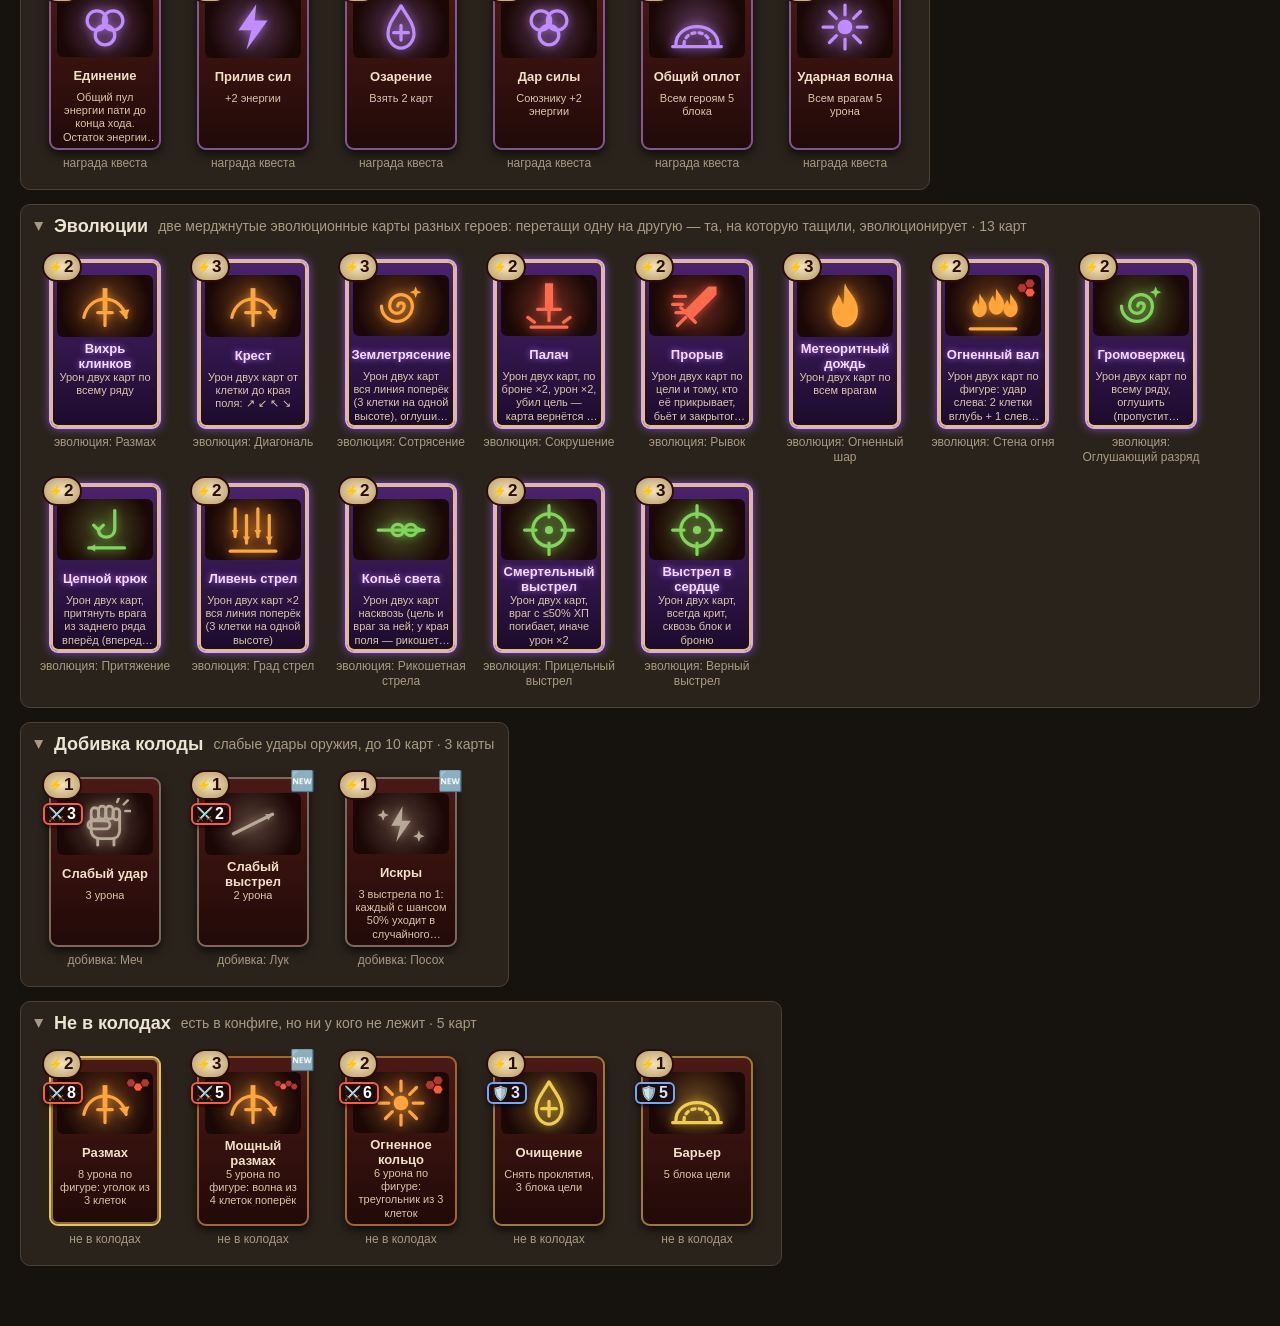
==== commit 479d404c: "card-mechanics-1: броня врагов, рикошет, столкновение +50%, динамические массовки, карты поддержки и" ====
--- a/cards.html
+++ b/cards.html
@@ -22,6 +22,7 @@
   <script src="js/reinforce.js"></script>
   <script src="js/weak.js"></script>
   <script src="js/deck.js"></script>
+  <script src="js/mech.js"></script>
   <script src="js/engine.js"></script>
   <script src="js/quests.js"></script>
   <!-- Боты (общий код с tools/balance-sim.js) -->
--- a/css/style.css
+++ b/css/style.css
@@ -427,3 +427,33 @@
 .hex .incoming-mark { color: #ffb08a; font-weight: 800; font-size: 13px; text-align: center; }
 .field .reinf { position: absolute; top: -30px; left: 0; padding: 2px 10px; border-radius: 10px; background: #3a1210dd; border: 1px solid #a0503a; color: #ffcfb0; font-size: 13px; white-space: nowrap; }
 .tip-note.evo { color: #e2c2ff; }
+
+/* merge-3 (20.10): карта иконками и подсказки карты (js/ui-cardtip.js) */
+.card .cbadges { margin-top: 3px; gap: 3px; }
+.card .cbadge { font-size: 13px; line-height: 19px; padding: 0 4px; background: #00000055; border: 1px solid color-mix(in srgb, var(--bc, #8a6a4a) 80%, transparent); }
+.card .cbadge.evo { border-color: #c27bff; background: #4a237088; color: #f0dcff; }
+.card .cgift { font-size: 13px; opacity: 1; }
+.ctip, .ctip2 { position: fixed; z-index: 410; display: none; background: #120807ee; border: 1px solid #a0663a; border-radius: 8px; padding: 6px 8px; box-shadow: 0 6px 20px #000c; font-size: 13px; color: #f0e0c4; }
+.ctip { min-width: 170px; max-width: 280px; }
+.ctip2 { max-width: 300px; line-height: 1.35; pointer-events: none; }
+.ctip .ctip-title, .ctip2 .ctip-title { font-weight: 800; color: var(--gold); margin-bottom: 3px; font-size: 14px; }
+.ctip-row { display: flex; align-items: center; gap: 8px; padding: 2px 4px; border-radius: 5px; cursor: help; }
+.ctip-row .ci { min-width: 44px; white-space: nowrap; }
+.ctip-row .ci b { margin-left: 2px; }
+.ctip-row.on { background: #ffffff18; }
+.ctip-row.evo, .ctip2.evo .ctip-title { color: #d9a8ff; }
+.ctip2.evo { border-color: #b366ff; }
+@media (max-height: 860px) {
+  .card .cbadges { gap: 2px; margin-top: 1px; }
+  .card .cbadge { font-size: 10px; line-height: 15px; padding: 0 2px; }
+  .card .cbadge b { font-size: 10px; }
+}
+
+/* card-mechanics-1 (21.10): броня врагов, выбор карты (Прозрение / Поиск) */
+.hex .earmor { color: #c8b48a; font-weight: 700; }
+.modal.choice { max-width: 980px; }
+.choice-grid { display: grid; grid-template-columns: repeat(auto-fill, minmax(280px, 1fr)); gap: 8px; margin-top: 10px; max-height: 64vh; overflow-y: auto; }
+.choice-item { cursor: pointer; border-radius: 8px; padding: 3px; }
+.choice-item:hover { outline: 2px solid #d4a94f; }
+.choice-item.off { cursor: default; opacity: .7; }
+.choice-item.off:hover { outline: none; }
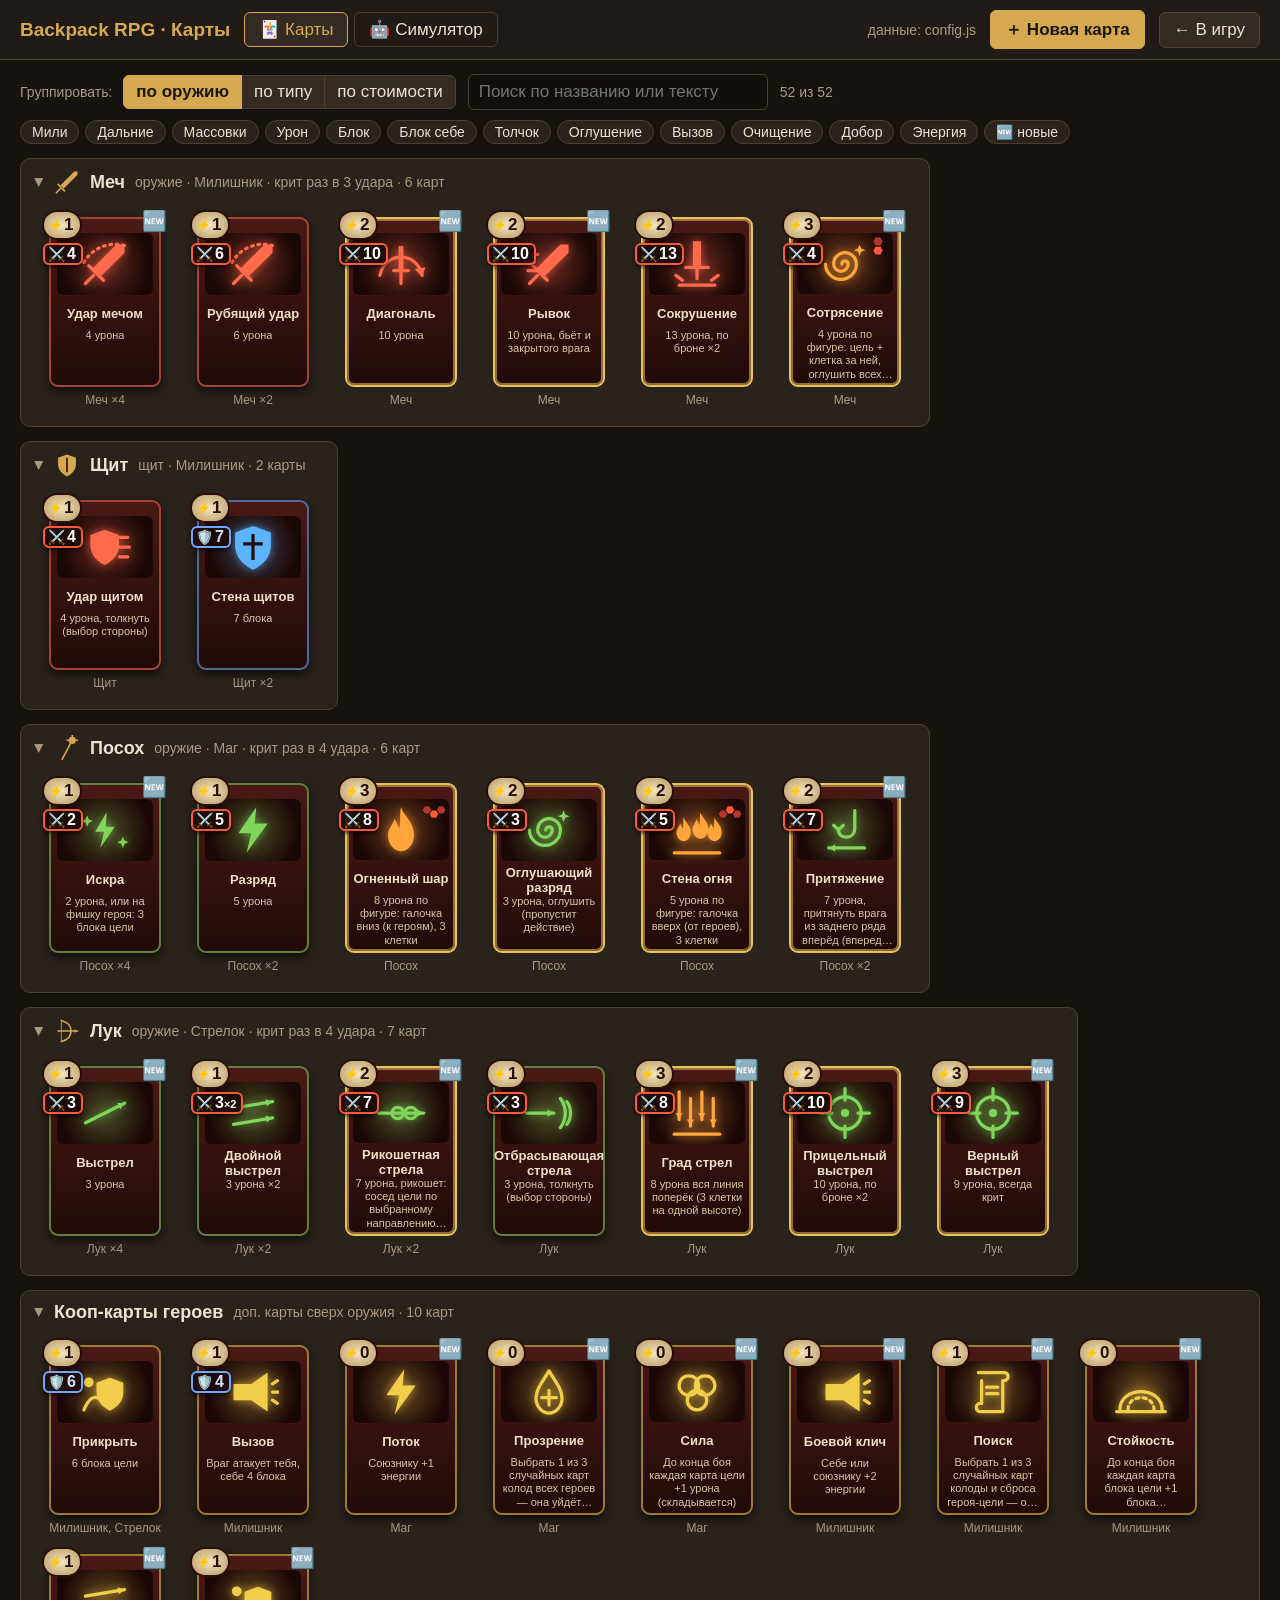
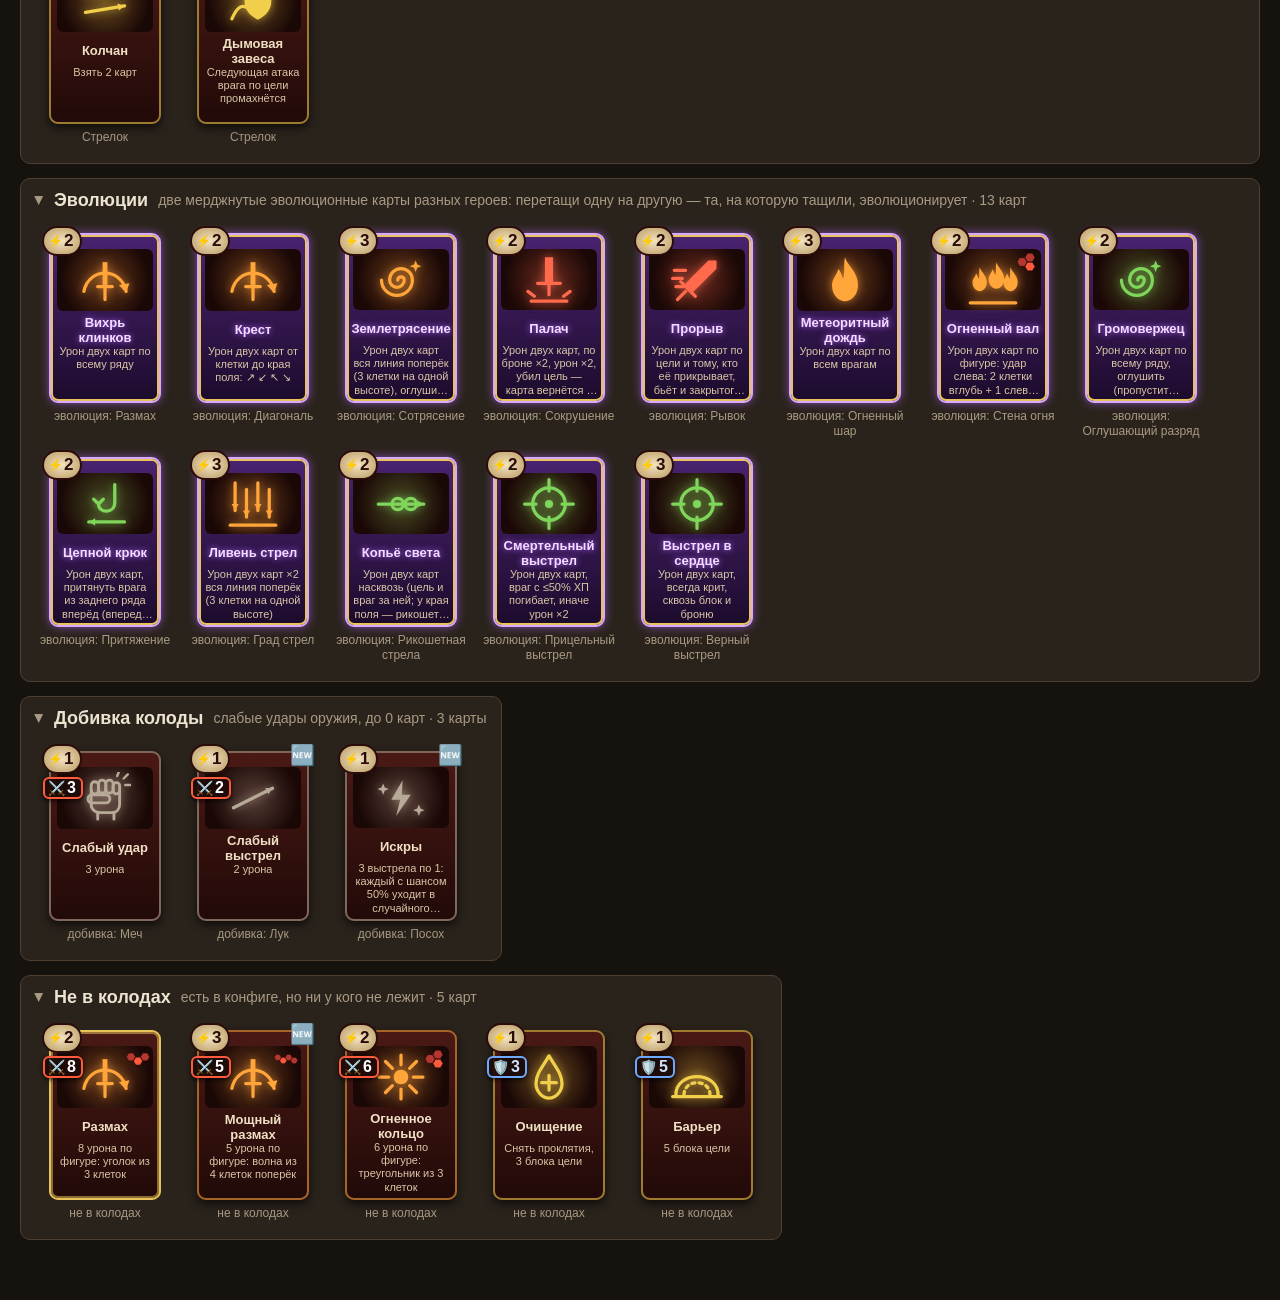
==== commit 7b3c33b4: "beta-meta: карта похода, награды, улучшения, кузница, костёр, бои по волнам; квест боя удалён Co-Aut" ====
--- a/cards.html
+++ b/cards.html
@@ -24,7 +24,8 @@
   <script src="js/deck.js"></script>
   <script src="js/mech.js"></script>
   <script src="js/engine.js"></script>
-  <script src="js/quests.js"></script>
+  <script src="js/meta.js"></script>
+  <script src="js/runmap.js"></script>
   <!-- Боты (общий код с tools/balance-sim.js) -->
   <script src="js/sim.js"></script>
   <!-- Страница каталога -->
--- a/css/style.css
+++ b/css/style.css
@@ -457,3 +457,65 @@
 .choice-item:hover { outline: 2px solid #d4a94f; }
 .choice-item.off { cursor: default; opacity: .7; }
 .choice-item.off:hover { outline: none; }
+
+/* Союзнику можно дарить карты (мердж) даже без его энергии — пока тянешь свою карту, его серые карты не гасим */
+.hsec.dim-costs .card.unaffordable { filter: none; cursor: default; }
+/* Клиент потерял связь с хостом и переподключается */
+.chip.reconnecting { background: #5a1a10; border-color: #ff7a4a; color: #ffd2b8; animation: blinkLost 1.2s ease-in-out infinite; }
+@keyframes blinkLost { 50% { opacity: .55; } }
+
+/* ===== beta-meta (11.11): карта похода, награды, костёр, кузница, «Улучшения» — js/ui-meta.js ===== */
+.game.meta { display: flex; flex-direction: column; height: 100%; }
+.mbody { flex: 1; overflow: auto; }
+.mscreen { display: flex; flex-direction: column; align-items: center; gap: 12px; padding: 14px 20px 20px; }
+.mstatus { font-size: 18px; text-align: center; max-width: 1200px; }
+.mapbox { position: relative; background: radial-gradient(ellipse at center, #2a2119, #15110d); border: 1px solid var(--line); border-radius: 14px; }
+.mapbox svg { position: absolute; inset: 0; }
+.mapbox line { stroke: #5a4a38; stroke-width: 3; stroke-dasharray: 6 6; }
+.mapbox line.walked { stroke: var(--gold); stroke-dasharray: none; }
+.mapbox line.start { stroke: #3a2f24; }
+.mnode { position: absolute; transform: translate(-50%, -50%); display: flex; flex-direction: column; align-items: center; z-index: 2; opacity: .45; }
+.mnode .mico { width: 50px; height: 50px; border-radius: 50%; background: var(--panel2); border: 2px solid var(--line); display: flex; align-items: center; justify-content: center; font-size: 22px; }
+.mnode .mlabel { font-size: 12px; white-space: nowrap; margin-top: 2px; text-shadow: 0 1px 2px #000; }
+.mnode .mvotes { position: absolute; top: 72px; display: flex; flex-direction: column; gap: 2px; }
+.mnode .mvotes .chip { font-size: 11px; padding: 1px 6px; }
+.mnode.t-elite .mico { border-color: #b5372f; background: #3a1512; }
+.mnode.t-boss .mico { width: 70px; height: 70px; font-size: 32px; border-color: var(--gold); background: #3a2a08; }
+.mnode.t-camp .mico { border-color: #e08a3a; } .mnode.t-treasure .mico { border-color: #5fd0e0; } .mnode.t-forge .mico { border-color: #9aa0a8; }
+.mnode.done { opacity: .8; } .mnode.done .mico { background: #4a3a1a; }
+.mnode.cur { opacity: 1; } .mnode.cur .mico { box-shadow: 0 0 0 4px var(--gold); }
+.mnode.reach { opacity: 1; } .mnode.reach .mico { box-shadow: 0 0 14px #ffd27a; animation: mpulse 1.4s infinite; }
+.mnode.clickable { cursor: pointer; } .mnode.clickable:hover .mico { transform: scale(1.12); }
+.mnode.mine .mico { border-color: #6fae5a; border-width: 4px; }
+.mnode.roll .mico { background: #6a5a20; } .mnode.win .mico { background: var(--gold); color: #000; transform: scale(1.2); }
+@keyframes mpulse { 50% { box-shadow: 0 0 24px #ffd27a; } }
+.mlegend { display: flex; gap: 18px; color: var(--muted); font-size: 14px; flex-wrap: wrap; justify-content: center; }
+.mparty { display: flex; gap: 16px; flex-wrap: wrap; justify-content: center; margin-top: 6px; }
+.mparty-hero { display: flex; gap: 10px; align-items: center; background: var(--panel); border: 1px solid var(--line); border-radius: 10px; padding: 8px 12px; min-width: 260px; }
+.mparty-hero.mine { border-color: var(--gold); }
+.mparty .hpbar { position: relative; height: 16px; background: #3a1512; border-radius: 4px; margin: 4px 0; overflow: hidden; }
+.mparty .hpbar i { position: absolute; inset: 0 auto 0 0; background: #b5372f; }
+.mparty .hpbar span { position: relative; font-size: 12px; padding-left: 6px; }
+.mrelics { display: flex; gap: 6px; align-items: center; }
+.rcols { display: grid; grid-template-columns: repeat(3, minmax(280px, 420px)); gap: 16px; }
+.rcol { background: var(--panel); border: 1px solid var(--line); border-top: 4px solid var(--line); border-radius: 10px; padding: 10px; display: flex; flex-direction: column; gap: 8px; }
+.rcol.lane0 { border-top-color: var(--lane0); } .rcol.lane1 { border-top-color: var(--lane1); } .rcol.lane2 { border-top-color: var(--lane2); }
+.rcol-head { display: flex; gap: 8px; align-items: center; }
+.ropt { border: 2px solid #777; border-radius: 9px; padding: 8px; background: var(--bg2); display: flex; flex-direction: column; gap: 5px; }
+.ropt.r-uncommon { border-color: #4a8ad8; } .ropt.r-rare { border-color: #e08a2a; box-shadow: 0 0 10px #e08a2a55; }
+.rhead { display: flex; justify-content: space-between; gap: 6px; } .rrar { font-size: 12px; color: var(--muted); }
+.r-uncommon .rrar { color: #7ab0f0; } .r-rare .rrar { color: #f0a050; }
+.rdone { color: var(--green); font-size: 17px; padding: 10px 0; } .rwait { padding: 10px 0; }
+.mready { display: flex; gap: 12px; align-items: center; }
+.campfire { font-size: 90px; line-height: 1; }
+.camplist { display: flex; flex-direction: column; gap: 6px; } .campline { display: flex; gap: 10px; align-items: center; font-size: 18px; }
+.fcards { display: flex; flex-direction: column; gap: 6px; max-height: 52vh; overflow: auto; }
+.fcard { display: flex; gap: 6px; align-items: center; } .fcard .dcard { flex: 1; } .fbtns { display: flex; flex-direction: column; gap: 4px; }
+.upmark { color: #7ab0f0; }
+.card .cbadge.up { --bc: #4a8ad8; border-color: #4a8ad8; }
+.chip.inspire { border-color: #f0d060; color: #f0d060; }
+.modal.upgrades .ucols { display: grid; grid-template-columns: repeat(auto-fit, minmax(300px, 1fr)); gap: 14px; max-height: 70vh; overflow: auto; }
+.utier { background: var(--bg2); border: 1px solid var(--line); border-radius: 8px; padding: 10px; }
+.utier.r-uncommon { border-color: #4a8ad8; } .utier.r-rare { border-color: #e08a2a; }
+.utier h3 { margin: 0 0 6px; } .uline { margin: 6px 0; } .uico { display: inline-block; width: 24px; }
+.dcard .dups { color: #7ab0f0; font-size: 12px; }
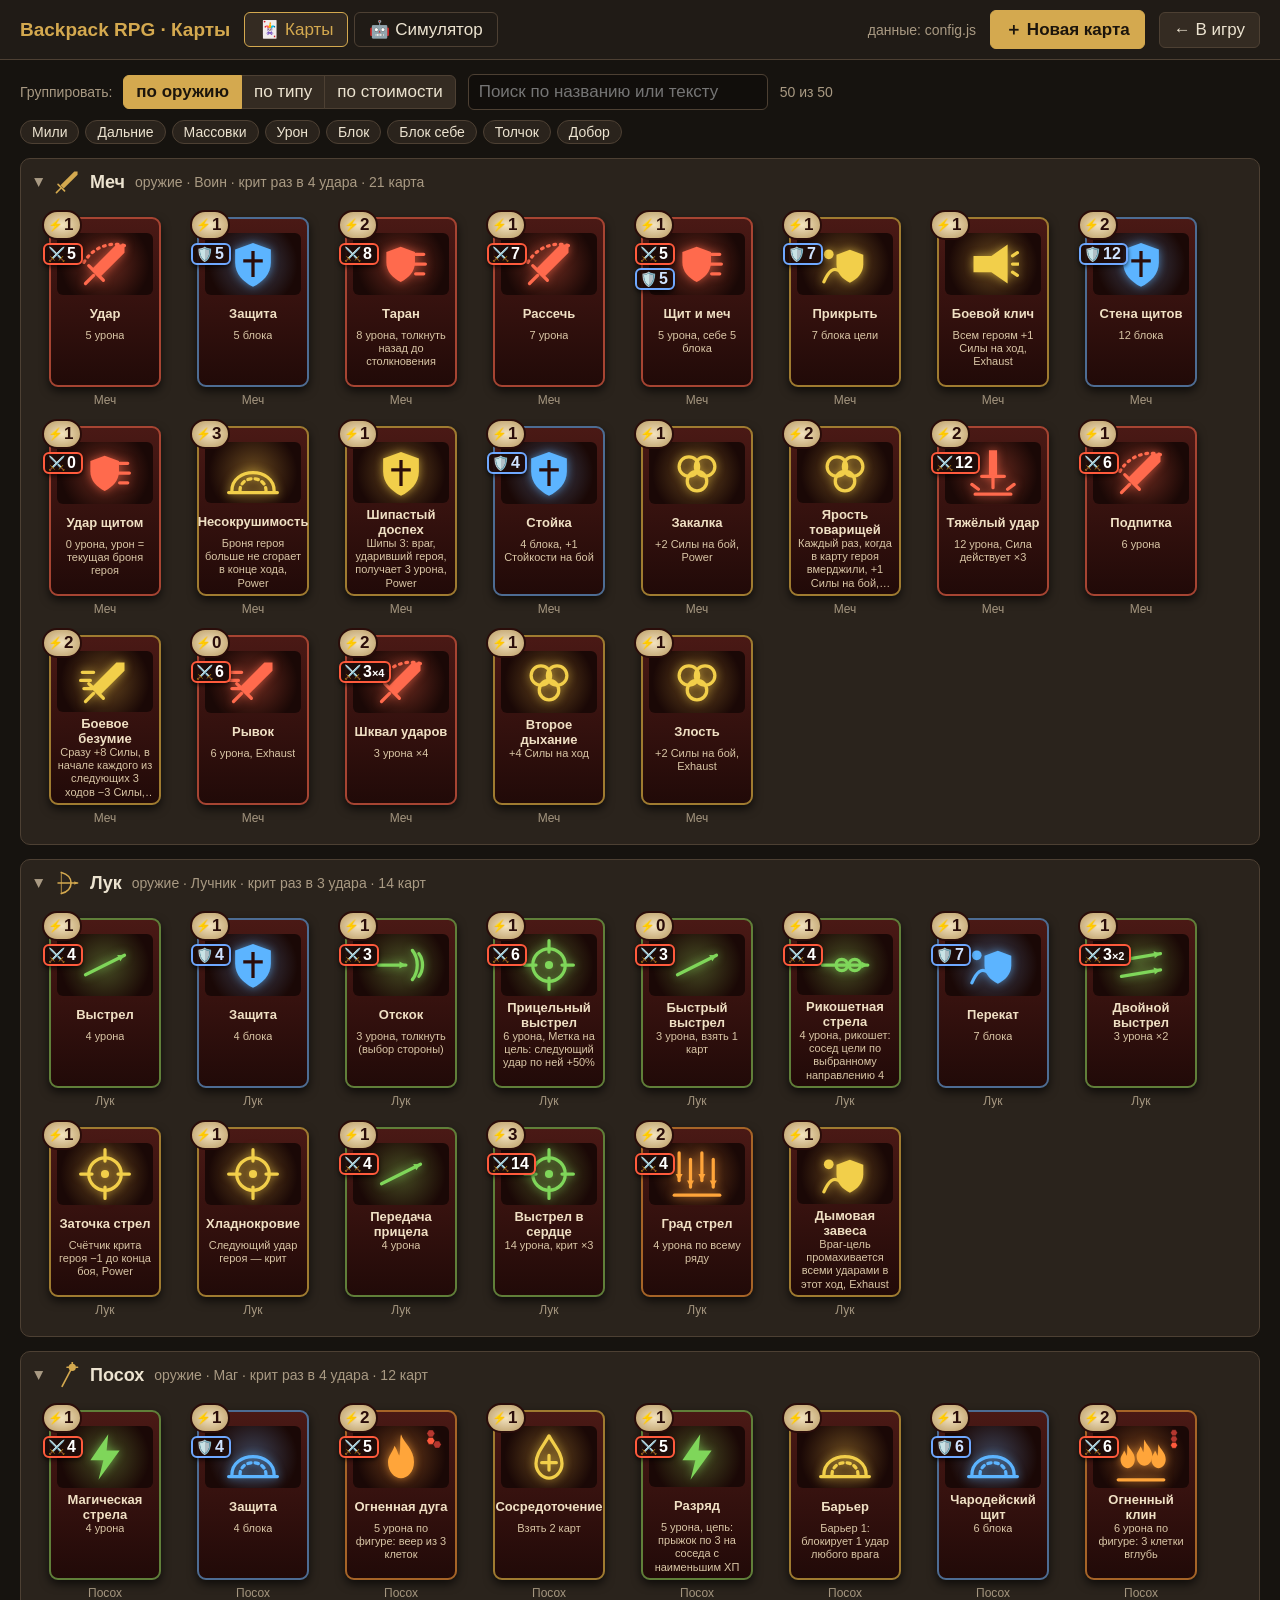
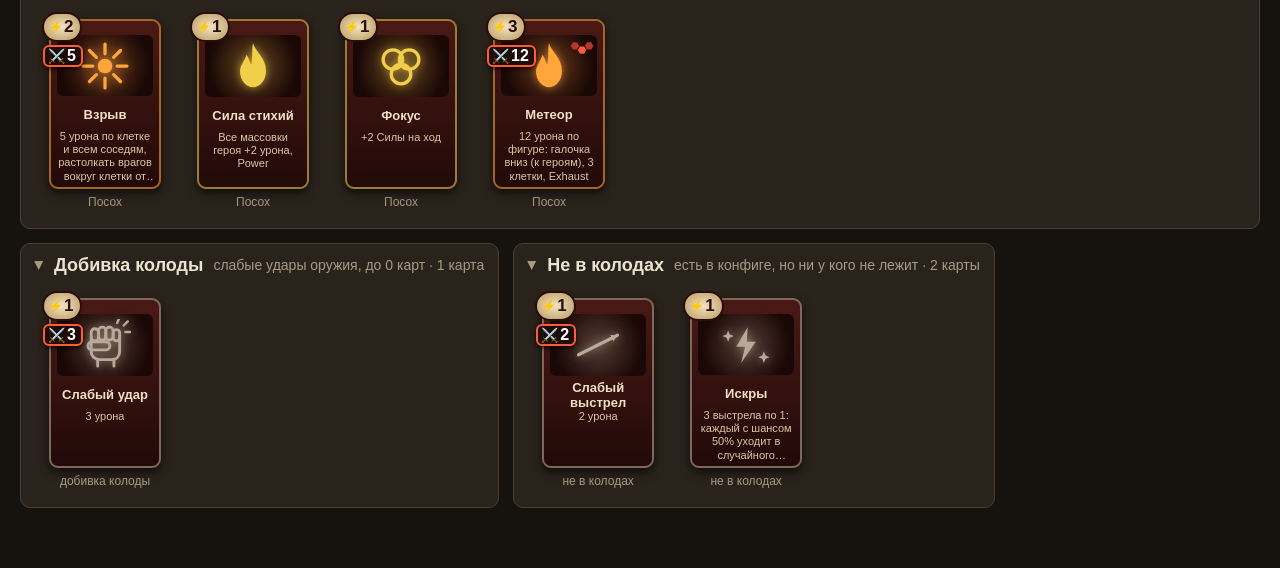
==== commit b5c771f0: "wide-range этап 1: мердж-сложение, эффекты мерджа, статусы, новые карты, поле 6×3 Co-Authored-By: Cl" ====
--- a/cards.html
+++ b/cards.html
@@ -23,8 +23,10 @@
   <script src="js/weak.js"></script>
   <script src="js/deck.js"></script>
   <script src="js/mech.js"></script>
+  <script src="js/wide.js"></script>
   <script src="js/engine.js"></script>
   <script src="js/meta.js"></script>
+  <script src="js/mforge.js"></script>
   <script src="js/runmap.js"></script>
   <!-- Боты (общий код с tools/balance-sim.js) -->
   <script src="js/sim.js"></script>
--- a/css/style.css
+++ b/css/style.css
@@ -459,7 +459,8 @@
 .choice-item.off:hover { outline: none; }
 
 /* Союзнику можно дарить карты (мердж) даже без его энергии — пока тянешь свою карту, его серые карты не гасим */
-.hsec.dim-costs .card.unaffordable { filter: none; cursor: default; }
+/* 13.11: …но серыми их оставляем: видно, что союзник потом не сможет её сыграть (мердж всё равно можно) */
+.hsec.dim-costs .card.unaffordable { cursor: default; }
 /* Клиент потерял связь с хостом и переподключается */
 .chip.reconnecting { background: #5a1a10; border-color: #ff7a4a; color: #ffd2b8; animation: blinkLost 1.2s ease-in-out infinite; }
 @keyframes blinkLost { 50% { opacity: .55; } }
@@ -519,3 +520,22 @@
 .utier.r-uncommon { border-color: #4a8ad8; } .utier.r-rare { border-color: #e08a2a; }
 .utier h3 { margin: 0 0 6px; } .uline { margin: 6px 0; } .uico { display: inline-block; width: 24px; }
 .dcard .dups { color: #7ab0f0; font-size: 12px; }
+.mnode.t-mforge .mico { border-color: #b77cff; background: #2a1840; color: #e0c8ff; }
+.fcard.picked .dcard { outline: 3px solid #b77cff; }
+button.evo-btn { background: #6a3aa8; border-color: #b77cff; color: #fff; }
+
+/* merge-7: полоска врага — ХП красным, броня синим, подпись «ХП (броня)» */
+.bar.hpar { height: 16px; width: 86%; background: #1a1012; }
+.bar.hpar i { position: absolute; top: 0; bottom: 0; }
+.bar.hpar i.hp { left: 0; background: #c0392b; }
+.bar.hpar i.ar { background: #3d7bd9; }
+.bar.hpar span { position: relative; z-index: 1; display: block; text-align: center; font-size: 12px; line-height: 16px; font-weight: 700; color: #fff; text-shadow: 0 0 3px #000, 0 0 2px #000; }
+.bar.hpar span b { color: #bcd6ff; }
+/* 13.11: полоска героя — ХП + стартовый блок (фиолетовый) + блок (синий) */
+.bar.hpar.hero-bar { width: 100%; margin: 3px 0; border-radius: 3px; }
+.bar.hpar i.sb { background: #8a4fd0; }
+.bar.hpar span b.sbn { color: #e0c8ff; }
+.hsec-head .bar.hpar.hero-bar { width: 120px; flex-shrink: 0; }
+/* merge-7: пока карта поднята — карты союзников, в которые её нельзя замерджить, темнеют */
+.hsec.dim-costs .card[data-drop="merge"]:not(.valid) { opacity: 0.4; filter: grayscale(0.6); }
+@media (max-height: 860px) { .hsec-head .bar.hpar.hero-bar { width: 80px; } }
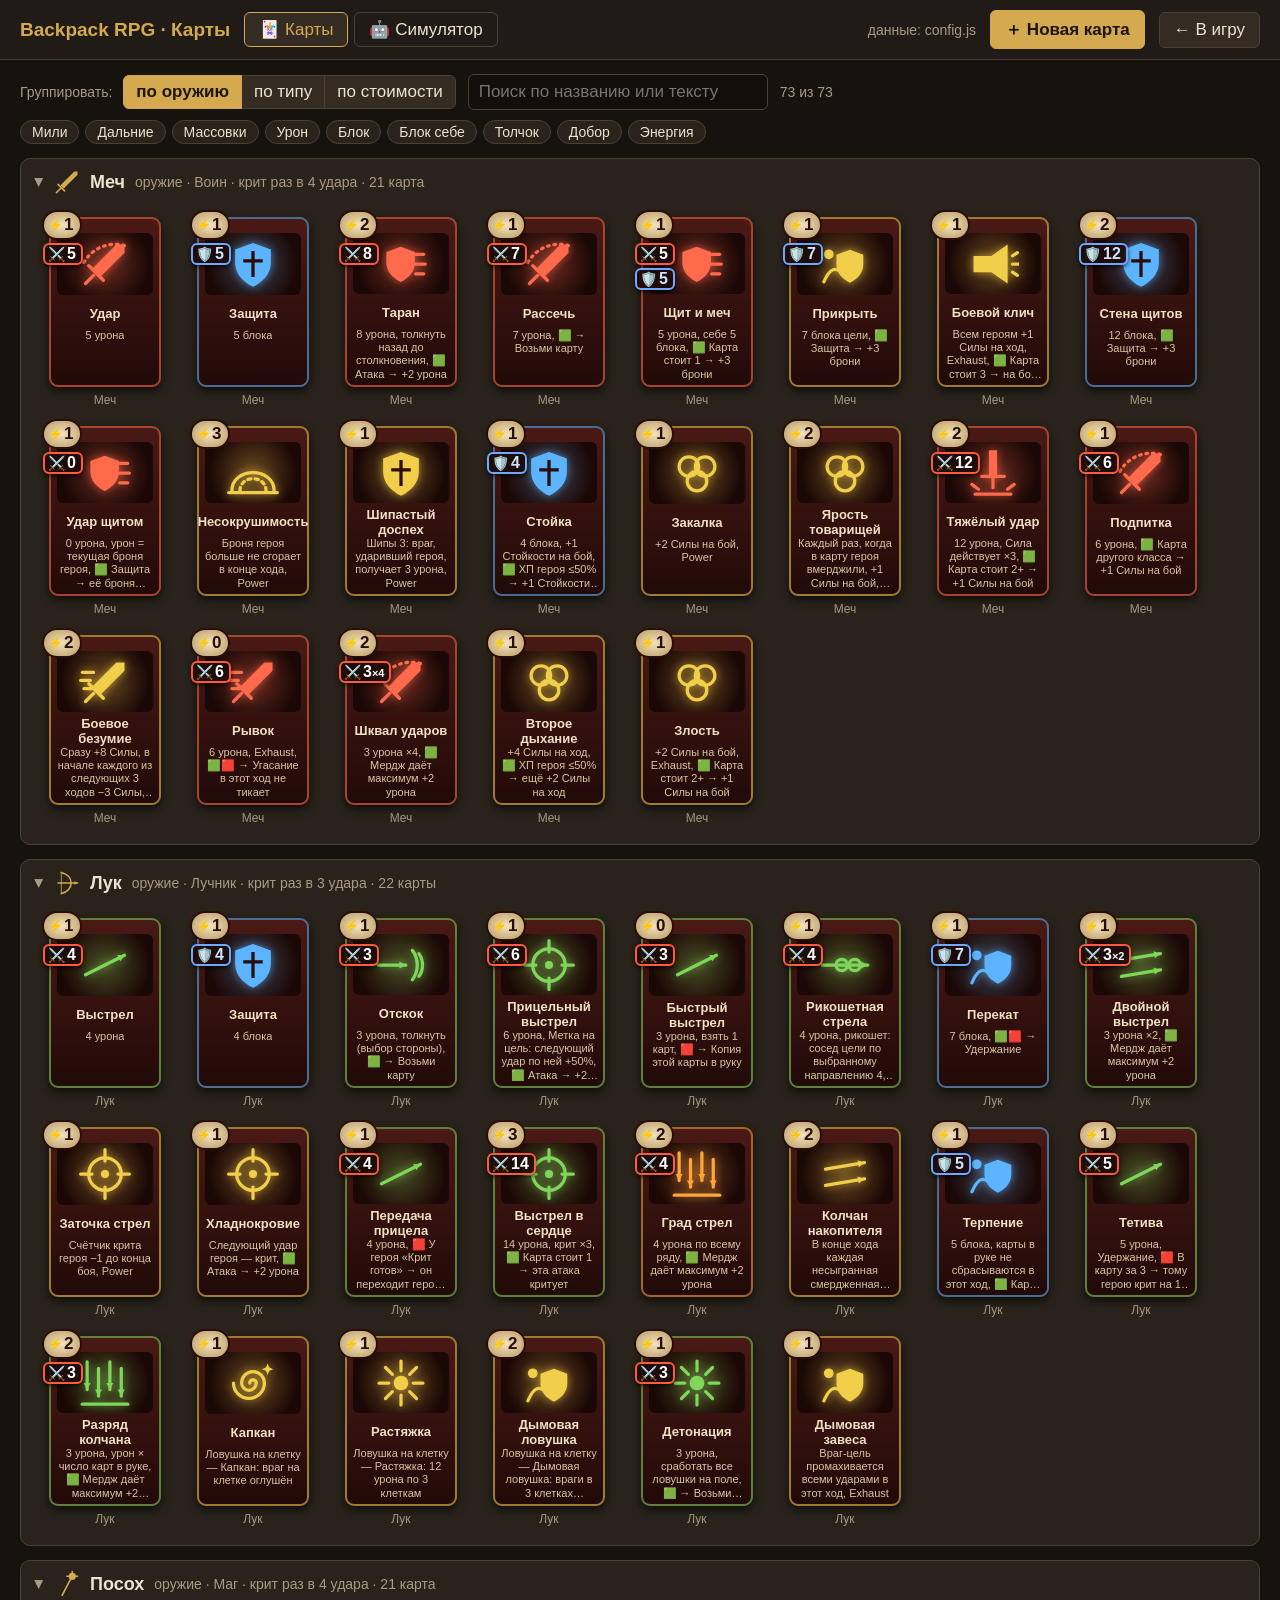
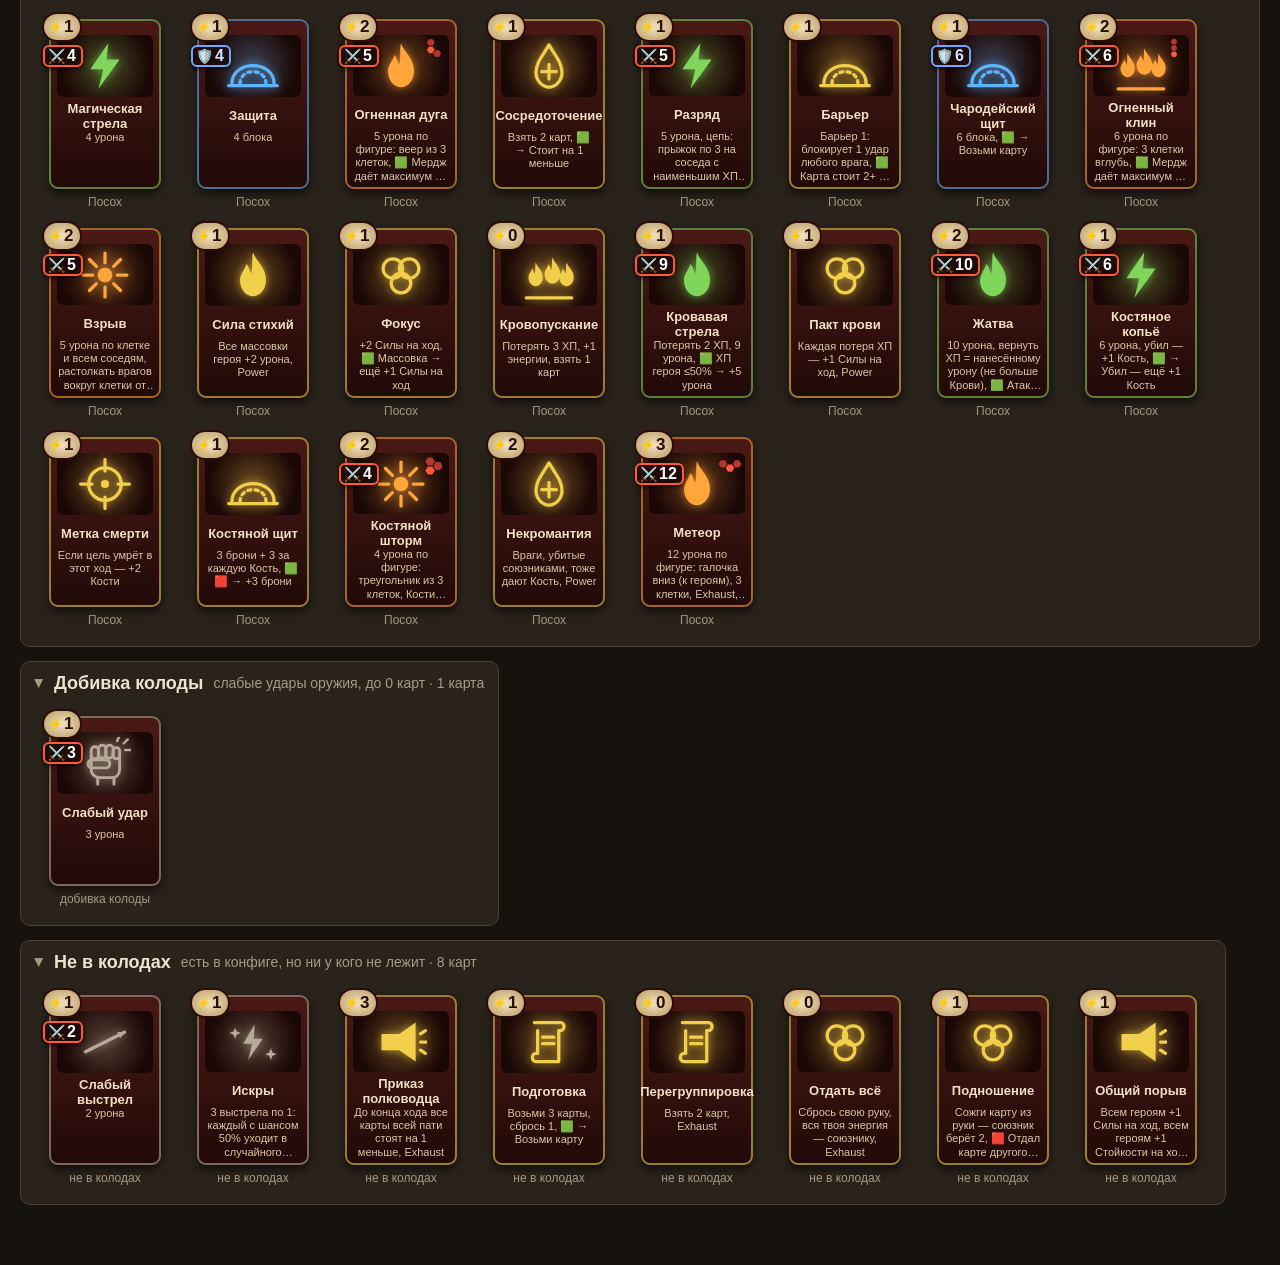
==== commit b996d3fb: "wide-range этап 2: ловушки, Накопитель, Кровь, Кости, общие карты, награды ведром, лимит Innate Co-A" ====
--- a/cards.html
+++ b/cards.html
@@ -24,6 +24,7 @@
   <script src="js/deck.js"></script>
   <script src="js/mech.js"></script>
   <script src="js/wide.js"></script>
+  <script src="js/wide2.js"></script>
   <script src="js/engine.js"></script>
   <script src="js/meta.js"></script>
   <script src="js/mforge.js"></script>
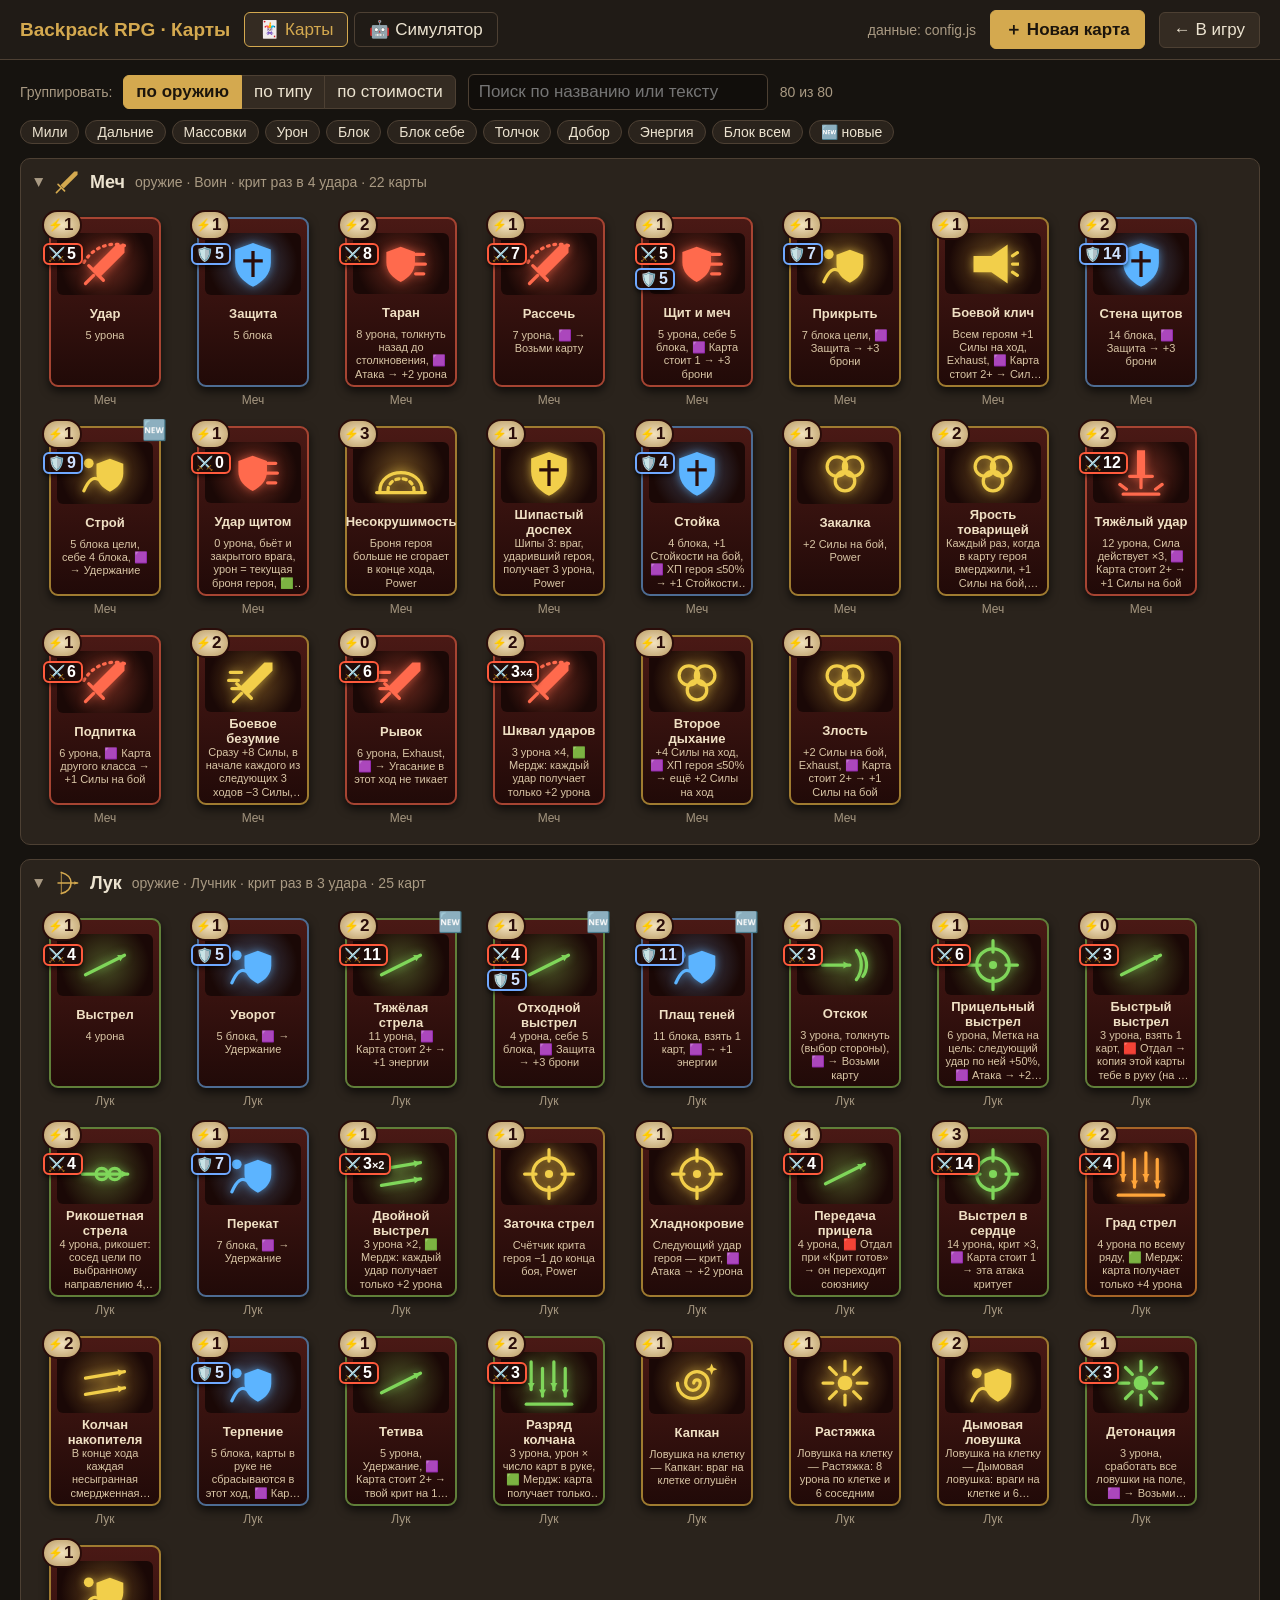
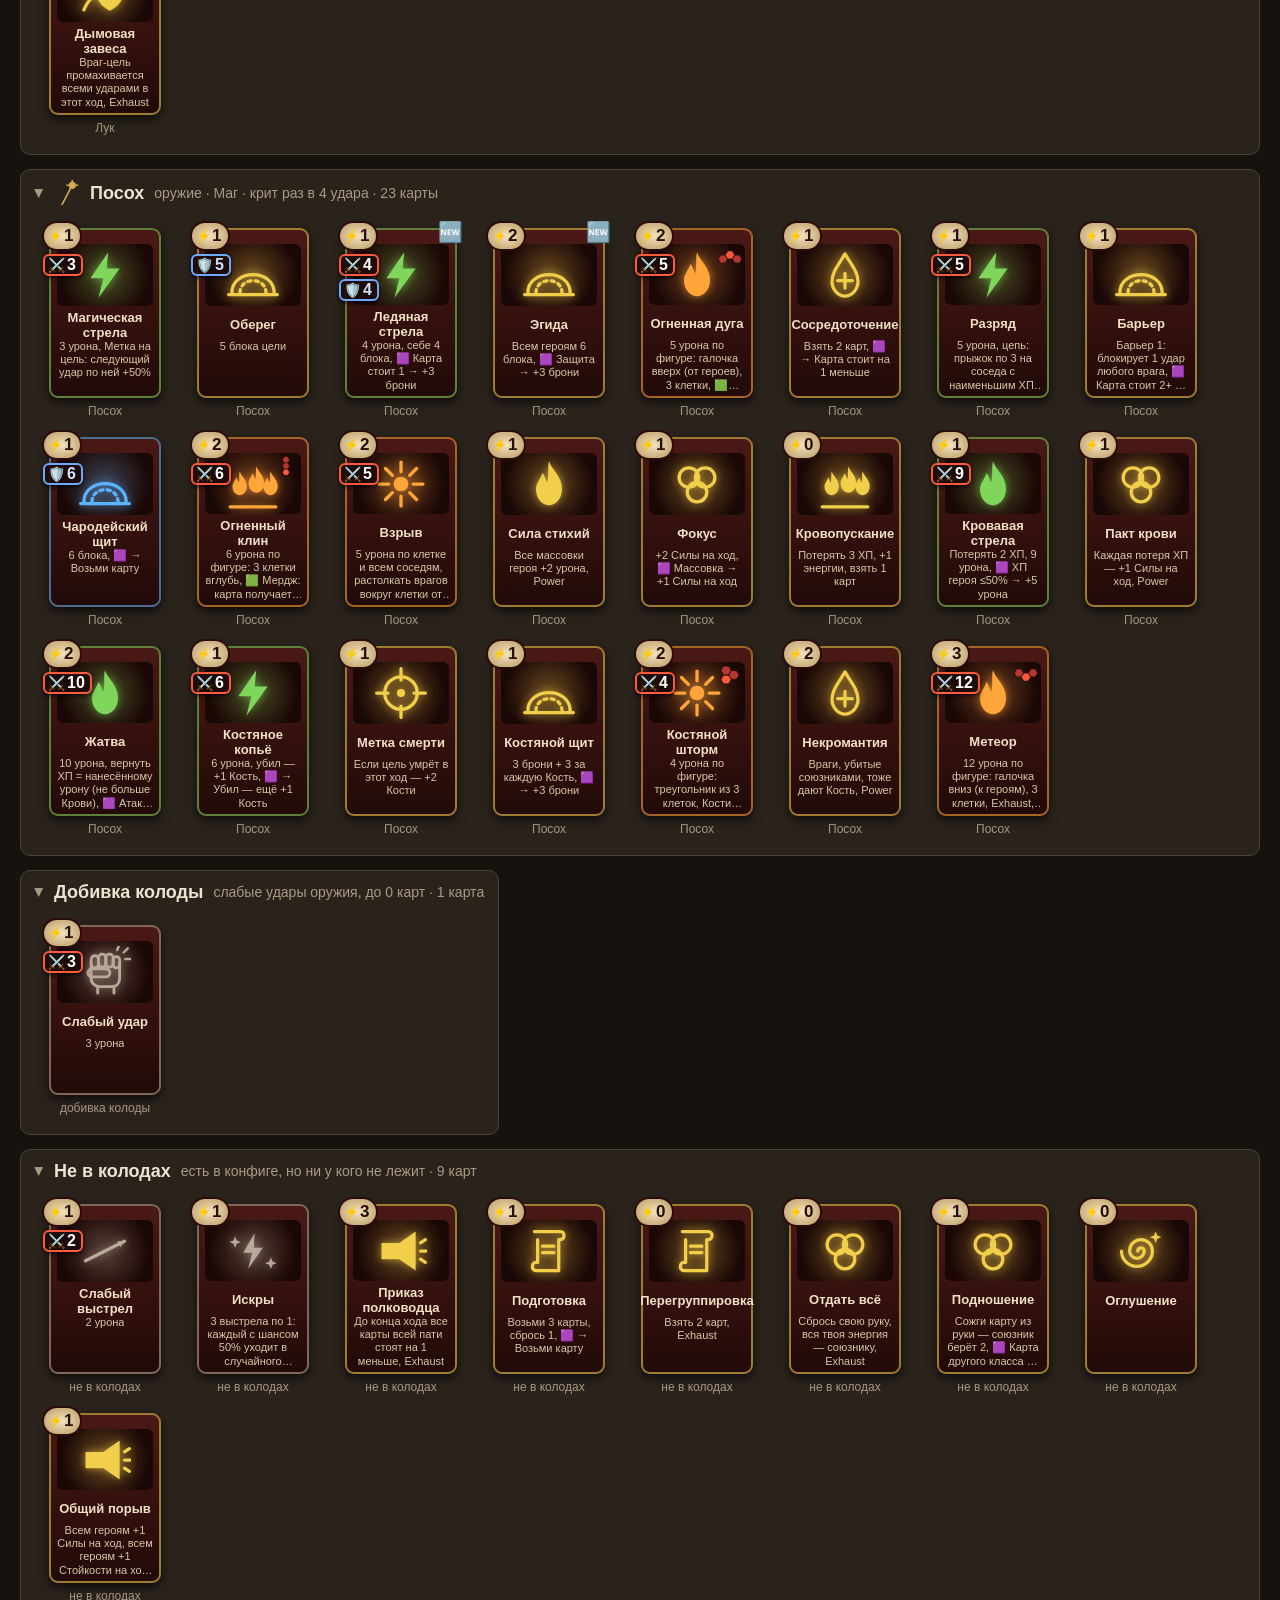
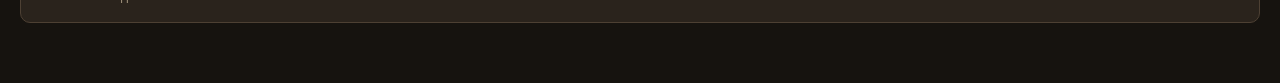
==== commit 1a4e9d73: "wide-range, правки 26.11: враги как в StS, правило эффектов мерджа, несколько доноров, новые колоды," ====
--- a/cards.html
+++ b/cards.html
@@ -20,6 +20,10 @@
   <script src="js/gifts.js"></script>
   <script src="js/evolve.js"></script>
   <script src="js/reinforce.js"></script>
+  <script src="js/foes.js"></script>
+  <script src="js/foes2.js"></script>
+  <script src="js/status.js"></script>
+  <script src="js/offer.js"></script>
   <script src="js/weak.js"></script>
   <script src="js/deck.js"></script>
   <script src="js/mech.js"></script>
--- a/css/style.css
+++ b/css/style.css
@@ -539,3 +539,91 @@
 /* merge-7: пока карта поднята — карты союзников, в которые её нельзя замерджить, темнеют */
 .hsec.dim-costs .card[data-drop="merge"]:not(.valid) { opacity: 0.4; filter: grayscale(0.6); }
 @media (max-height: 860px) { .hsec-head .bar.hpar.hero-bar { width: 80px; } }
+
+/* ---------- правки 25.11: статусы значками (js/status.js), новые намерения врагов (js/foes.js) ---------- */
+.st-chip { display: inline-flex; align-items: center; gap: 2px; padding: 1px 5px; margin: 1px 2px 0 0; border-radius: 9px; font-size: 13px; line-height: 16px;
+  background: #ffffff14; border: 1px solid #ffffff33; cursor: help; pointer-events: auto; }
+.st-chip b { font-size: 12px; color: #fff; }
+.st-chip.bad { background: #ff3a3a26; border-color: #ff6a5a; }
+.st-row { display: inline-flex; flex-wrap: wrap; }
+.hex .badges { display: flex; flex-wrap: wrap; justify-content: center; }
+.hex .intent.buff { color: #ffd36a; }
+.hex .intent.charge { color: #ff9a4a; }
+.dmg-num.word .n { font-size: 26px; color: #ffd36a; white-space: nowrap; }
+.dmg-num.hero.word .n { color: #d6b0f5; }
+
+/* ---------- правки 25.11: крупная карта (js/ui-bigcard.js) ---------- */
+.ctip.big { padding: 0; background: none; border: none; box-shadow: none; pointer-events: none; max-width: none; }
+.bigcard { width: 300px; background: linear-gradient(180deg, #2a2236, #1a1522); border: 3px solid var(--kc, #888); border-radius: 16px;
+  box-shadow: 0 14px 40px #000c, 0 0 0 1px #000; color: #f1ead8; font-size: 15px; line-height: 1.35; padding: 12px 14px 12px; text-align: left; }
+.bigcard .bc-head { display: flex; align-items: center; gap: 10px; }
+.bigcard .bc-cost { flex: none; width: 38px; height: 38px; border-radius: 50%; background: #1e5fb3; border: 2px solid #9cc8ff; display: grid; place-items: center;
+  font-weight: 900; font-size: 18px; }
+.bigcard .bc-name { font-size: 21px; font-weight: 900; line-height: 1.1; }
+.bigcard .bc-type { font-size: 12px; color: #c6bba6; margin: 4px 0 6px; }
+.bigcard .bc-art { height: 70px; display: grid; place-items: center; background: #0003; border-radius: 10px; color: var(--kc); }
+.bigcard .bc-art svg { width: 62px; height: 62px; }
+.bigcard .bc-text { font-size: 17px; font-weight: 600; margin: 10px 0 6px; }
+.bigcard .bc-now { font-size: 13px; color: #ffd98a; margin: 2px 0; }
+.bigcard .bc-up { font-size: 13px; color: #9ccaff; margin: 3px 0; }
+.bigcard .bc-hl { margin: 8px 0; padding: 7px 9px; border: 2px dashed #ffd36a; border-radius: 10px; background: #ffd36a1a; font-size: 14px; }
+.bigcard .bc-hl b { color: #ffd36a; }
+.bigcard .bc-sec { font-size: 11px; text-transform: uppercase; letter-spacing: 1px; color: #b9a6e8; margin-bottom: 3px; }
+.bigcard .bc-merge { margin-top: 8px; padding: 7px 9px; border-radius: 10px; background: #7a5cff1f; border: 1px solid #7a5cff66; }
+.bigcard .bc-mfx { display: flex; gap: 7px; font-size: 14px; margin: 3px 0; }
+.bigcard .bc-mfx small { display: block; font-size: 11px; color: #c9bde8; }
+.bigcard .bc-mfx.none { color: #b8afc9; font-size: 13px; }
+.bigcard .bc-kws { margin-top: 8px; font-size: 12px; color: #cfc6b2; border-top: 1px solid #ffffff22; padding-top: 6px; }
+.bigcard .bc-kw { margin: 2px 0; }
+
+/* ---------- правки 25.11: награда — строки с «Развернуть» ---------- */
+.ropt .rkind { display: flex; justify-content: space-between; font-size: 12px; text-transform: uppercase; letter-spacing: .5px; color: #d9c79f; }
+.ropt .rtitle { font-size: 19px; font-weight: 900; }
+.ropt .rshort { font-size: 14px; color: #e8dcc4; }
+.ropt .rbtns { display: flex; gap: 8px; justify-content: flex-end; }
+.ropt .rfull { display: flex; justify-content: center; margin-top: 6px; }
+.ropt .rfull .bigcard { width: 100%; max-width: 320px; }
+.rhero { display: flex; gap: 10px; align-items: center; padding: 10px; background: #0003; border-radius: 10px; width: 100%; }
+.rhero .portrait { width: 64px; height: 64px; }
+.rhero-big { font-size: 24px; font-weight: 900; color: #ffd36a; }
+.rskip { align-self: flex-start; }
+.rcols { align-items: start; }
+
+/* ---------- правки 25.11: обдуманный мердж (js/offer.js) ---------- */
+.card .offer-btn { position: absolute; left: 4px; right: 4px; bottom: 40px; padding: 4px 2px; font-size: 12px; z-index: 3; white-space: normal; line-height: 1.1; }
+.card.offered { transform: translateY(-22px) scale(1.12); z-index: 5; box-shadow: 0 0 0 3px #ffd36a, 0 0 26px #ffd36acc; }
+.card .offer-tag { position: absolute; top: -20px; left: 50%; transform: translateX(-50%); background: #ffd36a; color: #2a1a00; font-size: 11px; font-weight: 800;
+  padding: 1px 7px; border-radius: 8px; white-space: nowrap; }
+.hand.hidden-hand { align-items: flex-end; gap: 14px; }
+.cbacks { display: flex; align-items: center; gap: 0; padding: 6px 8px; }
+.cbacks i { width: 34px; height: 50px; margin-right: -18px; border-radius: 5px; border: 2px solid #8a6a3a; background: repeating-linear-gradient(45deg, #3a2614, #3a2614 5px, #4a3018 5px, #4a3018 10px); box-shadow: 0 2px 4px #0008; }
+.cbacks span { margin-left: 26px; font-size: 13px; color: #cdbb98; white-space: nowrap; }
+.offer-none { align-self: center; }
+.hidden-hand .card.offered { transform: translateY(-4px) scale(1.04); }
+
+/* ---------- Экран награды (правки 26.11, как в Slay the Spire): вкладки героев + крупные карты в ряд ---------- */
+.rtabs { display: flex; gap: 10px; justify-content: center; flex-wrap: wrap; }
+.rtab { display: flex; align-items: center; gap: 8px; padding: 6px 12px 6px 6px; border-radius: 10px; background: var(--panel); border: 2px solid var(--line); border-bottom-width: 4px; color: inherit; cursor: pointer; text-align: left; min-width: 190px; }
+.rtab span { display: flex; flex-direction: column; } .rtab small { color: #c9bda4; font-size: 12px; max-width: 220px; white-space: nowrap; overflow: hidden; text-overflow: ellipsis; }
+.rtab.lane0 { border-bottom-color: var(--lane0); } .rtab.lane1 { border-bottom-color: var(--lane1); } .rtab.lane2 { border-bottom-color: var(--lane2); }
+.rtab.on { background: #3a2f22; border-color: #ffd36a; box-shadow: 0 0 12px #ffd36a55; }
+.rtab.done small { color: #8fd18f; }
+.rstage { display: flex; flex-direction: column; align-items: center; gap: 12px; padding: 6px 0; }
+.rrow { display: flex; gap: 22px; justify-content: center; align-items: flex-start; flex-wrap: wrap; }
+.rpick { display: flex; flex-direction: column; align-items: center; gap: 6px; cursor: pointer; border-radius: 18px; padding: 6px; transition: transform .12s, box-shadow .12s; }
+.rpick:hover { transform: translateY(-6px) scale(1.02); box-shadow: 0 0 0 3px #ffd36a, 0 8px 22px #000a; }
+.rpick .bigcard { pointer-events: none; }
+.rpick.r-uncommon .rlabel { color: #8fbcff; } .rpick.r-rare .rlabel { color: #ffb060; }
+.rlabel { display: flex; gap: 10px; justify-content: center; font-size: 13px; text-transform: uppercase; letter-spacing: .5px; color: #e8dcc4; font-weight: 700; }
+.rlabel .rrar { opacity: .75; font-weight: 400; }
+.rtake { padding: 5px 22px; border-radius: 8px; background: #2f6b2f; border: 1px solid #6fbf6f; font-weight: 800; }
+.rpick:hover .rtake { background: #3f8f3f; }
+.rskip.big { font-size: 16px; padding: 8px 26px; }
+.rdone.big, .rwait.big { font-size: 20px; padding: 40px 10px; text-align: center; }
+.bigcard.herocard { --kc: #ffd36a; text-align: center; }
+.bigcard.herocard .hc-portrait { display: flex; justify-content: center; margin: 10px 0; }
+.bigcard.herocard .hc-portrait .portrait { width: 96px; height: 96px; }
+.bigcard.herocard .rhero-big { font-size: 28px; margin: 6px 0; }
+.bigcard .bc-risk { margin: 8px 0; padding: 6px 9px; border: 2px solid #d84a4a; border-radius: 10px; background: #d84a4a22; color: #ffb0a8; font-size: 14px; font-weight: 700; }
+.bigcard .bc-riskt { color: #ff9a90; }
+.rstage .rskip.big { align-self: center; margin: 0; }
